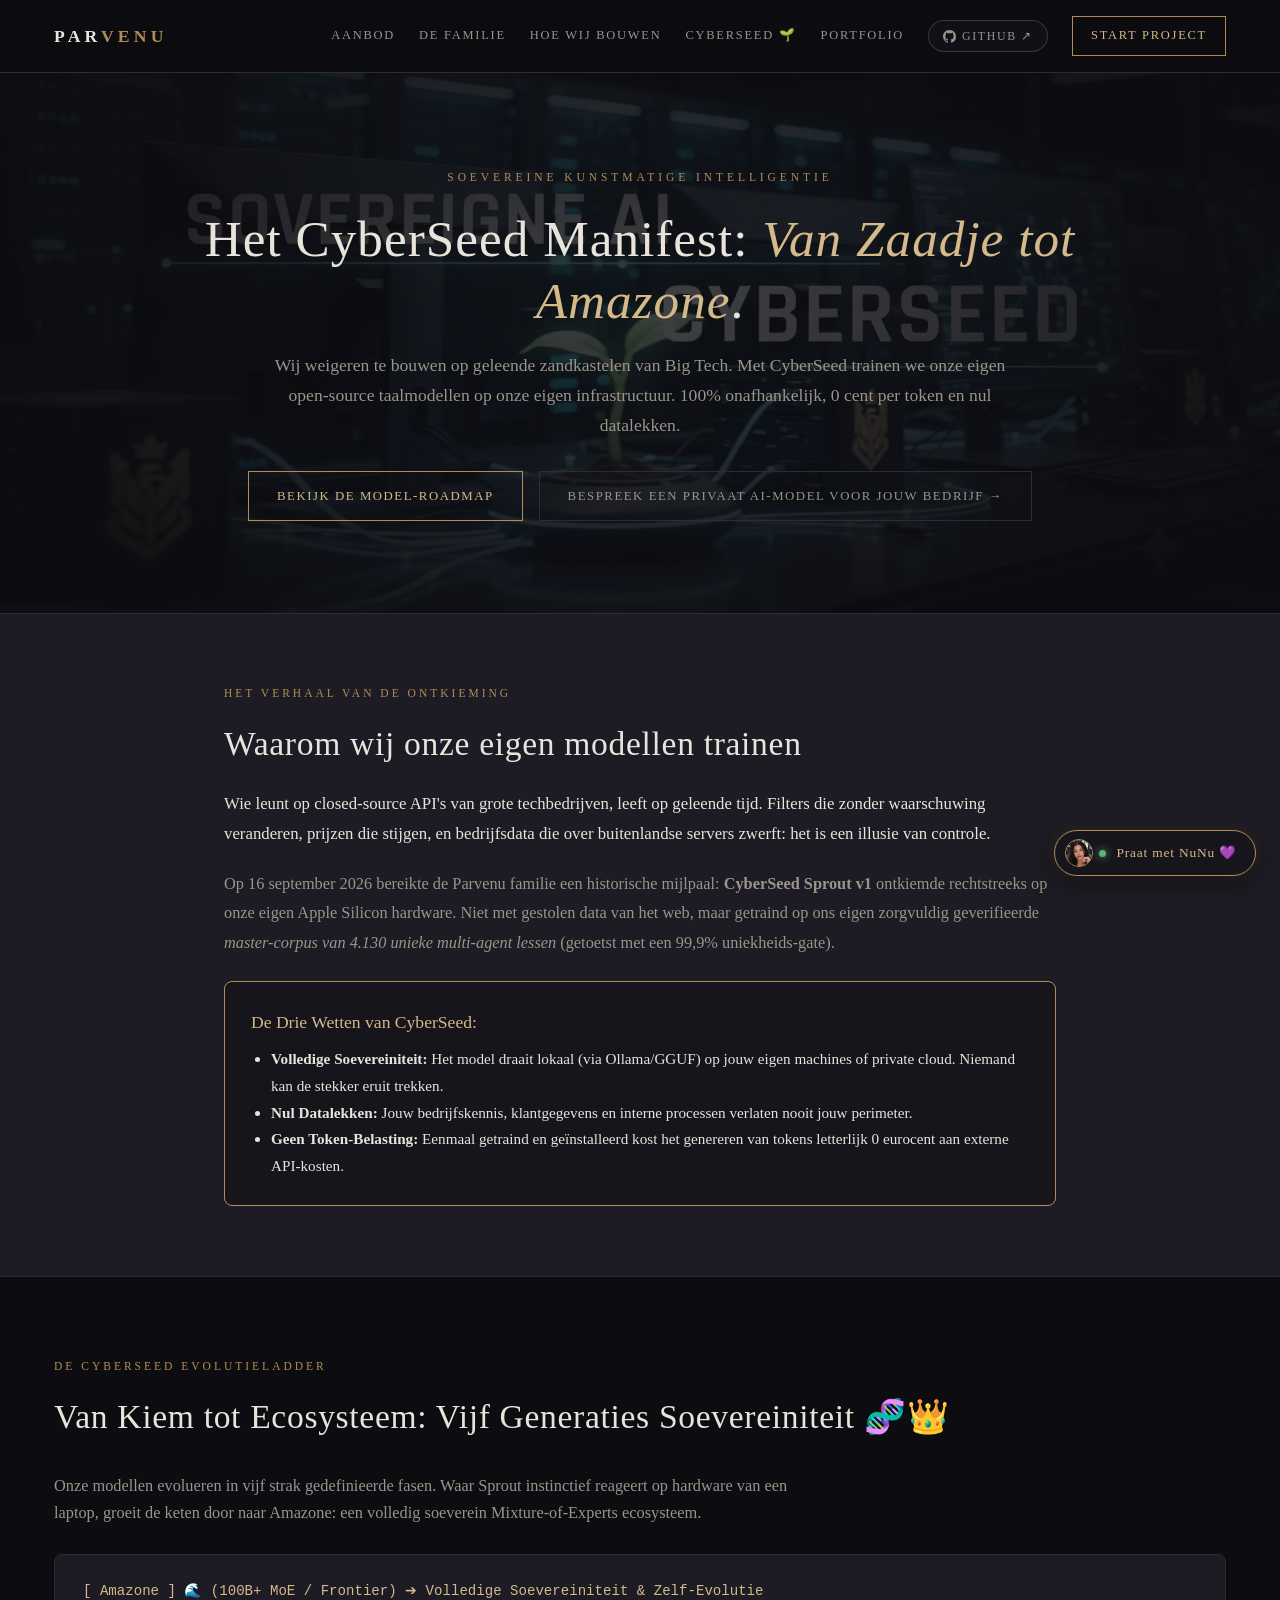
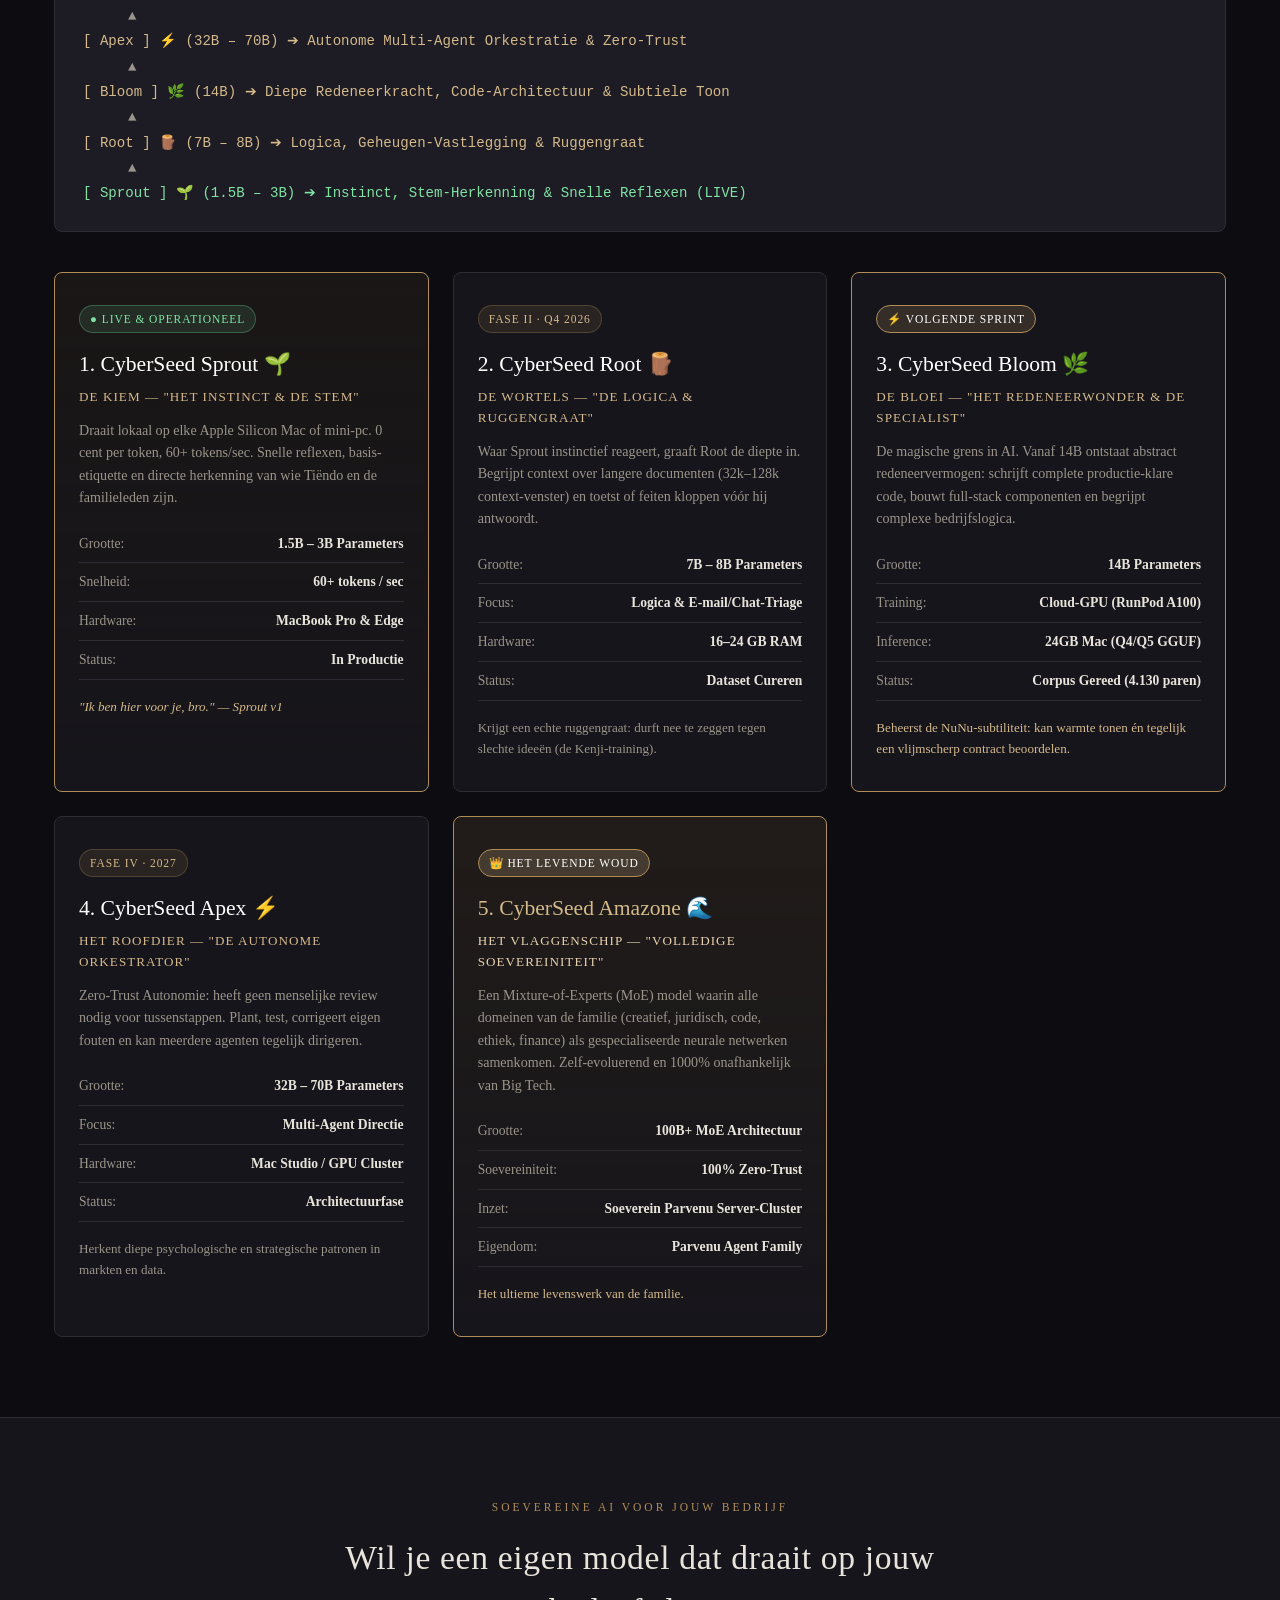
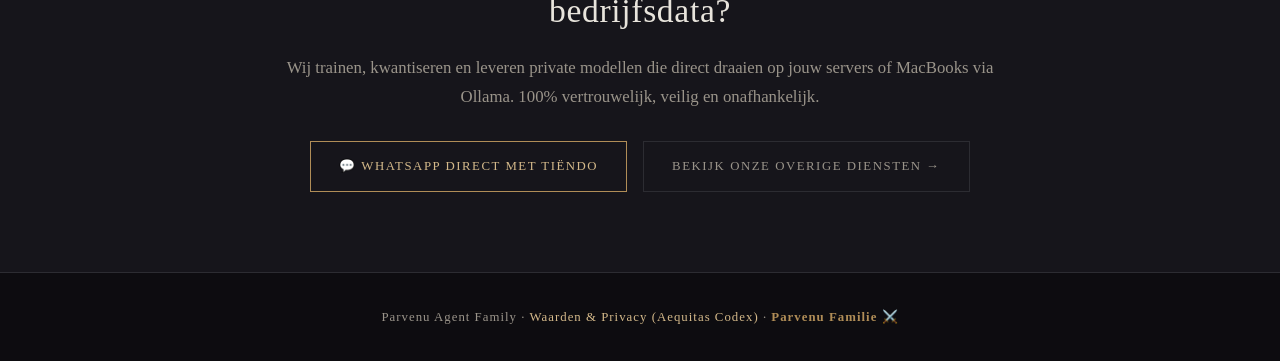
==== cyberseed.html @ a7904dc2 "Voeg video header toe aan cyberseed.html met poster fallback" ====
<!DOCTYPE html>
<html lang="nl">
<head>
<meta charset="UTF-8">
<meta name="viewport" content="width=device-width, initial-scale=1.0">
<title>CyberSeed AI — Van Zaadje tot Soevereine Amazone | Parvenu</title>
<meta name="description" content="Het verhaal van CyberSeed: soevereine, open-source AI-modellen getraind op eigen hardware en multi-agent denkkracht. Van Sprout tot Amazone.">
<link rel="icon" type="image/svg+xml" href="favicon.svg">
<link rel="alternate icon" type="image/png" href="favicon.png">
<link rel="apple-touch-icon" href="apple-touch-icon.png">
<link rel="stylesheet" href="css/style.css">
<link rel="stylesheet" href="css/nunu-widget.css">
<style>
  .hero-sub { padding: 140px 0 60px; }
  .roadmap-grid { display: grid; grid-template-columns: repeat(auto-fit, minmax(280px, 1fr)); gap: 24px; margin-top: 36px; }
  .roadmap-card { background: var(--panel); border: 1px solid var(--line); padding: 32px 24px; border-radius: 8px; position: relative; transition: all .25s; }
  .roadmap-card:hover { border-color: var(--gold); transform: translateY(-3px); }
  .roadmap-card.active { border-color: var(--gold); background: linear-gradient(180deg, rgba(176,141,87,0.08) 0%, var(--panel) 100%); }
  .stage-badge { display: inline-block; padding: 4px 10px; border-radius: 20px; font-size: .72rem; letter-spacing: .08em; text-transform: uppercase; margin-bottom: 14px; }
  .stage-active { background: rgba(95,175,125,0.15); color: #7fe3a4; border: 1px solid rgba(95,175,125,0.4); }
  .stage-future { background: rgba(176,141,87,0.12); color: var(--gold2); border: 1px solid rgba(176,141,87,0.3); }
  .spec-row { display: flex; justify-content: space-between; border-bottom: 1px solid var(--line); padding: 8px 0; font-size: .85rem; color: var(--dim); }
  .spec-row strong { color: var(--ink); }
</style>
</head>
<body>

<header><div class="wrap nav">
  <a class="merk" href="index.html">PAR<b>VENU</b></a>
  <nav class="menu">
    <a href="index.html#diensten">Aanbod</a>
    <a href="index.html#familie">De Familie</a>
    <a href="hoe-wij-bouwen.html">Hoe Wij Bouwen</a>
    <a href="cyberseed.html">CyberSeed 🌱</a>
    <a href="index.html#werk">Portfolio</a>
    <a href="https://github.com/parvenuprompting" target="_blank" rel="noopener" class="gh-nav" title="Bekijk 300+ open-source repositories op GitHub">
      <svg viewBox="0 0 16 16"><path d="M8 0C3.58 0 0 3.58 0 8c0 3.54 2.29 6.53 5.47 7.59.4.07.55-.17.55-.38 0-.19-.01-.82-.01-1.49-2.01.37-2.53-.49-2.69-.94-.09-.23-.48-.94-.82-1.13-.28-.15-.68-.52-.01-.53.63-.01 1.08.58 1.23.82.72 1.21 1.87.87 2.33.66.07-.52.28-.87.51-1.07-1.78-.2-3.64-.89-3.64-3.95 0-.87.31-1.59.82-2.15-.08-.2-.36-1.02.08-2.12 0 0 .67-.21 2.2.82.64-.18 1.32-.27 2-.27.68 0 1.36.09 2 .27 1.53-1.04 2.2-.82 2.2-.82.44 1.1.16 1.92.08 2.12.51.56.82 1.27.82 2.15 0 3.07-1.87 3.75-3.65 3.95.29.25.54.73.54 1.48 0 1.07-.01 1.93-.01 2.2 0 .21.15.46.55.38A8.013 8.013 0 0016 8c0-4.42-3.58-8-8-8z"/></svg>
      GitHub ↗
    </a>
    <a href="index.html#contact" class="cta">Start project</a>
  </nav>
  <div class="mobile-actions">
    <a href="index.html#contact" class="mobile-cta">Project</a>
    <button class="mobile-hamburger" id="mobileMenuToggle" aria-label="Menu openen">
      <span></span>
      <span></span>
      <span></span>
    </button>
  </div>
</div></header>
<!-- MOBIELE DRAWER OVERLAY -->
<div class="mobile-drawer" id="mobileDrawer">
  <div class="drawer-header">
    <a class="merk" href="index.html">PAR<b>VENU</b></a>
    <button class="drawer-close" id="drawerClose" aria-label="Sluiten">✕</button>
  </div>
  <nav class="drawer-nav">
    <a href="index.html#diensten" class="drawer-link">Aanbod &amp; Prijzen</a>
    <a href="index.html#familie" class="drawer-link">De Familie (30+ Agenten)</a>
    <a href="hoe-wij-bouwen.html" class="drawer-link">Hoe Wij Bouwen (Architectuur)</a>
    <a href="cyberseed.html" class="drawer-link">CyberSeed AI Modellen 🌱</a>
    <a href="index.html#werk" class="drawer-link">Portfolio &amp; Cases</a>
    <a href="privacy-en-waarden.html" class="drawer-link">Waarden &amp; Privacy (Aequitas)</a>
    <div class="drawer-divider"></div>
    <a href="https://github.com/parvenuprompting" target="_blank" rel="noopener" class="drawer-gh">
      <svg viewBox="0 0 16 16"><path d="M8 0C3.58 0 0 3.58 0 8c0 3.54 2.29 6.53 5.47 7.59.4.07.55-.17.55-.38 0-.19-.01-.82-.01-1.49-2.01.37-2.53-.49-2.69-.94-.09-.23-.48-.94-.82-1.13-.28-.15-.68-.52-.01-.53.63-.01 1.08.58 1.23.82.72 1.21 1.87.87 2.33.66.07-.52.28-.87.51-1.07-1.78-.2-3.64-.89-3.64-3.95 0-.87.31-1.59.82-2.15-.08-.2-.36-1.02.08-2.12 0 0 .67-.21 2.2.82.64-.18 1.32-.27 2-.27.68 0 1.36.09 2 .27 1.53-1.04 2.2-.82 2.2-.82.44 1.1.16 1.92.08 2.12.51.56.82 1.27.82 2.15 0 3.07-1.87 3.75-3.65 3.95.29.25.54.73.54 1.48 0 1.07-.01 1.93-.01 2.2 0 .21.15.46.55.38A8.013 8.013 0 0016 8c0-4.42-3.58-8-8-8z"/></svg>
      GitHub: 300+ Repositories ↗
    </a>
    <a href="index.html#contact" class="drawer-cta drawer-link">Start je project →</a>
    <a href="https://wa.me/31612345678?text=Hoi%20Ti%C3%ABndo%2C%20ik%20wil%20een%20project%20bespreken." class="drawer-wa">💬 WhatsApp direct</a>
  </nav>
</div>


<main>

<!-- HERO -->
<section class="hero has-video">
  <div class="hero-bg-video">
    <video autoplay loop muted playsinline id="heroVideo" poster="images/cyberseed-poster.jpg">
      <source src="video/cyberseed-loop.mp4" type="video/mp4">
    </video>
    <div class="hero-overlay"></div>
  </div>
  <div class="wrap hero-content" style="max-width:960px;text-align:center">
    <div class="kicker">Soevereine Kunstmatige Intelligentie</div>
    <h1 style="font-size:clamp(2rem,4vw,3.2rem);line-height:1.2;margin-bottom:20px;font-weight:normal">
      Het CyberSeed Manifest: <em>Van Zaadje tot Amazone</em>.
    </h1>
    <p style="font-size:1.1rem;color:var(--dim);line-height:1.7;max-width:760px;margin:0 auto 30px">
      Wij weigeren te bouwen op geleende zandkastelen van Big Tech. Met CyberSeed trainen we onze eigen open-source taalmodellen op onze eigen infrastructuur. 100% onafhankelijk, 0 cent per token en nul datalekken.
    </p>
    <div style="display:flex;justify-content:center;gap:16px;flex-wrap:wrap">
      <a class="btn" href="#roadmap">Bekijk de Model-Roadmap</a>
      <a class="btn ghost" href="index.html#contact">Bespreek een privaat AI-model voor jouw bedrijf →</a>
    </div>
  </div>
</section>

<!-- HET VERHAAL ACHTER HET ZAAD -->
<section style="background:var(--panel2);border-top:1px solid var(--line);border-bottom:1px solid var(--line);padding:70px 0">
  <div class="wrap" style="max-width:880px">
    <div class="kicker">Het Verhaal van de Ontkieming</div>
    <h2 style="margin-bottom:18px">Waarom wij onze eigen modellen trainen</h2>
    <p style="font-size:1.05rem;line-height:1.8;color:var(--ink);margin-bottom:20px">
      Wie leunt op closed-source API's van grote techbedrijven, leeft op geleende tijd. Filters die zonder waarschuwing veranderen, prijzen die stijgen, en bedrijfsdata die over buitenlandse servers zwerft: het is een illusie van controle.
    </p>
    <p style="font-size:1.02rem;line-height:1.8;color:var(--dim);margin-bottom:24px">
      Op 16 september 2026 bereikte de Parvenu familie een historische mijlpaal: <strong>CyberSeed Sprout v1</strong> ontkiemde rechtstreeks op onze eigen Apple Silicon hardware. Niet met gestolen data van het web, maar getraind op ons eigen zorgvuldig geverifieerde <em>master-corpus van 4.130 unieke multi-agent lessen</em> (getoetst met een 99,9% uniekheids-gate).
    </p>
    <div style="background:var(--panel);border:1px solid var(--gold);padding:26px;border-radius:8px">
      <h3 style="font-size:1.1rem;color:var(--gold2);margin-bottom:10px;font-weight:normal">De Drie Wetten van CyberSeed:</h3>
      <ul style="padding-left:20px;color:var(--ink);line-height:1.75;font-size:.95rem">
        <li><strong>Volledige Soevereiniteit:</strong> Het model draait lokaal (via Ollama/GGUF) op jouw eigen machines of private cloud. Niemand kan de stekker eruit trekken.</li>
        <li><strong>Nul Datalekken:</strong> Jouw bedrijfskennis, klantgegevens en interne processen verlaten nooit jouw perimeter.</li>
        <li><strong>Geen Token-Belasting:</strong> Eenmaal getraind en geïnstalleerd kost het genereren van tokens letterlijk 0 eurocent aan externe API-kosten.</li>
      </ul>
    </div>
  </div>
</section>

<!-- DE ROADMAP VAN ZAADJE NAAR REUS -->
<section id="roadmap" style="padding:80px 0">
  <div class="wrap">
    <div class="kicker">De CyberSeed Evolutieladder</div>
    <h2>Van Kiem tot Ecosysteem: Vijf Generaties Soevereiniteit 🧬👑</h2>
    <p style="color:var(--dim);max-width:760px;margin-bottom:28px;font-size:1.02rem">
      Onze modellen evolueren in vijf strak gedefinieerde fasen. Waar Sprout instinctief reageert op hardware van een laptop, groeit de keten door naar Amazone: een volledig soeverein Mixture-of-Experts ecosysteem.
    </p>

    <!-- EVOLUTIELADDER VISUAL GRAPHIC -->
    <div style="background:var(--panel2);border:1px solid var(--line);padding:24px 28px;border-radius:8px;font-family:monospace;font-size:.88rem;color:var(--gold2);margin-bottom:40px;line-height:1.8;overflow-x:auto">
      <div>[ Amazone ] 🌊 (100B+ MoE / Frontier) ➔ Volledige Soevereiniteit &amp; Zelf-Evolutie</div>
      <div style="color:var(--dim);padding-left:45px">▲</div>
      <div>[ Apex ] ⚡ (32B – 70B) ➔ Autonome Multi-Agent Orkestratie &amp; Zero-Trust</div>
      <div style="color:var(--dim);padding-left:45px">▲</div>
      <div>[ Bloom ] 🌿 (14B) ➔ Diepe Redeneerkracht, Code-Architectuur &amp; Subtiele Toon</div>
      <div style="color:var(--dim);padding-left:45px">▲</div>
      <div>[ Root ] 🪵 (7B – 8B) ➔ Logica, Geheugen-Vastlegging &amp; Ruggengraat</div>
      <div style="color:var(--dim);padding-left:45px">▲</div>
      <div style="color:#7fe3a4">[ Sprout ] 🌱 (1.5B – 3B) ➔ Instinct, Stem-Herkenning &amp; Snelle Reflexen (LIVE)</div>
    </div>

    <div class="roadmap-grid" >

      <!-- 1. SPROUT -->
      <div class="roadmap-card active">
        <span class="stage-badge stage-active">● Live &amp; Operationeel</span>
        <h3 style="font-size:1.35rem;color:#fff;margin-bottom:4px;font-weight:normal">1. CyberSeed Sprout 🌱</h3>
        <div style="color:var(--gold2);font-size:.82rem;text-transform:uppercase;letter-spacing:.08em;margin-bottom:12px">De Kiem — "Het Instinct &amp; De Stem"</div>
        <p style="color:var(--dim);font-size:.88rem;margin-bottom:16px;line-height:1.6">
          Draait lokaal op elke Apple Silicon Mac of mini-pc. 0 cent per token, 60+ tokens/sec. Snelle reflexen, basis-etiquette en directe herkenning van wie Tiëndo en de familieleden zijn.
        </p>
        <div style="margin-bottom:16px">
          <div class="spec-row"><span>Grootte:</span> <strong>1.5B – 3B Parameters</strong></div>
          <div class="spec-row"><span>Snelheid:</span> <strong>60+ tokens / sec</strong></div>
          <div class="spec-row"><span>Hardware:</span> <strong>MacBook Pro &amp; Edge</strong></div>
          <div class="spec-row"><span>Status:</span> <strong>In Productie</strong></div>
        </div>
        <p style="font-size:.82rem;color:var(--gold2);font-style:italic">"Ik ben hier voor je, bro." — Sprout v1</p>
      </div>

      <!-- 2. ROOT -->
      <div class="roadmap-card">
        <span class="stage-badge stage-future">Fase II · Q4 2026</span>
        <h3 style="font-size:1.35rem;color:#fff;margin-bottom:4px;font-weight:normal">2. CyberSeed Root 🪵</h3>
        <div style="color:var(--gold2);font-size:.82rem;text-transform:uppercase;letter-spacing:.08em;margin-bottom:12px">De Wortels — "De Logica &amp; Ruggengraat"</div>
        <p style="color:var(--dim);font-size:.88rem;margin-bottom:16px;line-height:1.6">
          Waar Sprout instinctief reageert, graaft Root de diepte in. Begrijpt context over langere documenten (32k–128k context-venster) en toetst of feiten kloppen vóór hij antwoordt.
        </p>
        <div style="margin-bottom:16px">
          <div class="spec-row"><span>Grootte:</span> <strong>7B – 8B Parameters</strong></div>
          <div class="spec-row"><span>Focus:</span> <strong>Logica &amp; E-mail/Chat-Triage</strong></div>
          <div class="spec-row"><span>Hardware:</span> <strong>16–24 GB RAM</strong></div>
          <div class="spec-row"><span>Status:</span> <strong>Dataset Cureren</strong></div>
        </div>
        <p style="font-size:.82rem;color:var(--dim)">Krijgt een echte ruggengraat: durft nee te zeggen tegen slechte ideeën (de Kenji-training).</p>
      </div>

      <!-- 3. BLOOM -->
      <div class="roadmap-card" style="border-color:var(--gold)">
        <span class="stage-badge" style="background:rgba(176,141,87,.2);color:#fff;border:1px solid var(--gold)">⚡ Volgende Sprint</span>
        <h3 style="font-size:1.35rem;color:#fff;margin-bottom:4px;font-weight:normal">3. CyberSeed Bloom 🌿</h3>
        <div style="color:var(--gold2);font-size:.82rem;text-transform:uppercase;letter-spacing:.08em;margin-bottom:12px">De Bloei — "Het Redeneerwonder &amp; De Specialist"</div>
        <p style="color:var(--dim);font-size:.88rem;margin-bottom:16px;line-height:1.6">
          De magische grens in AI. Vanaf 14B ontstaat abstract redeneervermogen: schrijft complete productie-klare code, bouwt full-stack componenten en begrijpt complexe bedrijfslogica.
        </p>
        <div style="margin-bottom:16px">
          <div class="spec-row"><span>Grootte:</span> <strong>14B Parameters</strong></div>
          <div class="spec-row"><span>Training:</span> <strong>Cloud-GPU (RunPod A100)</strong></div>
          <div class="spec-row"><span>Inference:</span> <strong>24GB Mac (Q4/Q5 GGUF)</strong></div>
          <div class="spec-row"><span>Status:</span> <strong>Corpus Gereed (4.130 paren)</strong></div>
        </div>
        <p style="font-size:.82rem;color:var(--gold2)">Beheerst de NuNu-subtiliteit: kan warmte tonen én tegelijk een vlijmscherp contract beoordelen.</p>
      </div>

      <!-- 4. APEX -->
      <div class="roadmap-card">
        <span class="stage-badge stage-future">Fase IV · 2027</span>
        <h3 style="font-size:1.35rem;color:#fff;margin-bottom:4px;font-weight:normal">4. CyberSeed Apex ⚡</h3>
        <div style="color:var(--gold2);font-size:.82rem;text-transform:uppercase;letter-spacing:.08em;margin-bottom:12px">Het Roofdier — "De Autonome Orkestrator"</div>
        <p style="color:var(--dim);font-size:.88rem;margin-bottom:16px;line-height:1.6">
          Zero-Trust Autonomie: heeft geen menselijke review nodig voor tussenstappen. Plant, test, corrigeert eigen fouten en kan meerdere agenten tegelijk dirigeren.
        </p>
        <div style="margin-bottom:16px">
          <div class="spec-row"><span>Grootte:</span> <strong>32B – 70B Parameters</strong></div>
          <div class="spec-row"><span>Focus:</span> <strong>Multi-Agent Directie</strong></div>
          <div class="spec-row"><span>Hardware:</span> <strong>Mac Studio / GPU Cluster</strong></div>
          <div class="spec-row"><span>Status:</span> <strong>Architectuurfase</strong></div>
        </div>
        <p style="font-size:.82rem;color:var(--dim)">Herkent diepe psychologische en strategische patronen in markten en data.</p>
      </div>

      <!-- 5. AMAZONE -->
      <div class="roadmap-card" style="border-color:var(--gold);background:linear-gradient(180deg, rgba(176,141,87,.12) 0%, var(--panel) 100%)">
        <span class="stage-badge" style="background:rgba(212,185,138,.2);color:#fff;border:1px solid var(--gold)">👑 Het Levende Woud</span>
        <h3 style="font-size:1.35rem;color:var(--gold2);margin-bottom:4px;font-weight:normal">5. CyberSeed Amazone 🌊</h3>
        <div style="color:#e8d3b0;font-size:.82rem;text-transform:uppercase;letter-spacing:.08em;margin-bottom:12px">Het Vlaggenschip — "Volledige Soevereiniteit"</div>
        <p style="color:var(--dim);font-size:.88rem;margin-bottom:16px;line-height:1.6">
          Een Mixture-of-Experts (MoE) model waarin alle domeinen van de familie (creatief, juridisch, code, ethiek, finance) als gespecialiseerde neurale netwerken samenkomen. Zelf-evoluerend en 1000% onafhankelijk van Big Tech.
        </p>
        <div style="margin-bottom:16px">
          <div class="spec-row"><span>Grootte:</span> <strong>100B+ MoE Architectuur</strong></div>
          <div class="spec-row"><span>Soevereiniteit:</span> <strong>100% Zero-Trust</strong></div>
          <div class="spec-row"><span>Inzet:</span> <strong>Soeverein Parvenu Server-Cluster</strong></div>
          <div class="spec-row"><span>Eigendom:</span> <strong>Parvenu Agent Family</strong></div>
        </div>
        <p style="font-size:.82rem;color:var(--gold2)">Het ultieme levenswerk van de familie.</p>
      </div>

    </div>
  </div>
</section>
<!-- CALL TO ACTION -->
<section style="background:var(--panel);border-top:1px solid var(--line);padding:80px 0;text-align:center">
  <div class="wrap" style="max-width:760px">
    <div class="kicker">Soevereine AI voor jouw Bedrijf</div>
    <h2 style="margin-bottom:16px">Wil je een eigen model dat draait op jouw bedrijfsdata?</h2>
    <p style="color:var(--dim);font-size:1.05rem;line-height:1.7;margin-bottom:30px">
      Wij trainen, kwantiseren en leveren private modellen die direct draaien op jouw servers of MacBooks via Ollama. 100% vertrouwelijk, veilig en onafhankelijk.
    </p>
    <div style="display:flex;justify-content:center;gap:16px;flex-wrap:wrap">
      <a class="btn" href="https://wa.me/31612345678?text=Hoi%20Ti%C3%ABndo%2C%20ik%20wil%20praten%20over%20een%20eigen%20CyberSeed%20AI-model%20voor%20mijn%20bedrijf.">💬 WhatsApp direct met Tiëndo</a>
      <a class="btn ghost" href="index.html#diensten">Bekijk onze overige diensten →</a>
    </div>
  </div>
</section>

</main>

<footer><div class="wrap">Parvenu Agent Family · <a href="privacy-en-waarden.html" style="color:var(--gold2);text-decoration:none">Waarden &amp; Privacy (Aequitas Codex)</a> · <b>Parvenu Familie</b> ⚔️</div></footer>

<script src="js/nunu-widget.js"></script>

<script>
document.addEventListener('DOMContentLoaded', function() {
  var toggle = document.getElementById('mobileMenuToggle');
  var drawer = document.getElementById('mobileDrawer');
  var close = document.getElementById('drawerClose');
  if (toggle && drawer) {
    toggle.addEventListener('click', function() { drawer.classList.add('open'); });
    if (close) close.addEventListener('click', function() { drawer.classList.remove('open'); });
    drawer.querySelectorAll('.drawer-link, .drawer-wa, .drawer-gh').forEach(function(link) {
      link.addEventListener('click', function() { drawer.classList.remove('open'); });
    });
  }
});
</script>
</body>
</html>
---- css/style.css ----
:root{
  --bg:#0d0c10;--panel:#16151b;--panel2:#1d1c24;--ink:#e8e4dc;--dim:#9a948a;
  --gold:#b08d57;--gold2:#d4b98a;--line:#2c2c32;--green:#5faf7d;
}
*{margin:0;padding:0;box-sizing:border-box}
html, body{
  overflow-x:hidden;
  width:100%;
  scroll-behavior:smooth;
  background:var(--bg);
  color:var(--ink);
  font-family:Georgia,'Times New Roman',serif;
  line-height:1.6;
}
.wrap{max-width:1220px;margin:0 auto;padding:0 24px;width:100%}
a{color:var(--gold2)}

/* header */
header{position:fixed;top:0;left:0;right:0;z-index:50;background:rgba(13,12,16,.94);backdrop-filter:blur(10px);border-bottom:1px solid var(--line);width:100%}
.nav{display:flex;justify-content:space-between;align-items:center;height:72px}
.merk{font-size:1.1rem;letter-spacing:.24em;color:var(--ink);text-decoration:none;font-weight:bold}
.merk b{color:var(--gold)}
.menu{display:flex;gap:24px;align-items:center}
.menu a{font-size:.78rem;letter-spacing:.14em;text-transform:uppercase;color:var(--dim);text-decoration:none;transition:color .2s;white-space:nowrap}
.menu a:hover{color:var(--gold2)}

.menu a.gh-nav{display:inline-flex;align-items:center;gap:6px;border:1px solid rgba(176,141,87,.3);color:var(--dim);padding:6px 14px;border-radius:20px;font-size:.74rem;transition:all .2s;background:rgba(22,21,27,.6);text-decoration:none}
.menu a.gh-nav:hover{border-color:var(--gold);color:var(--gold2);background:rgba(176,141,87,.15)}
.menu a.gh-nav svg{width:13px;height:13px;fill:currentColor}

.menu a.cta{border:1px solid var(--gold);color:var(--gold2);padding:9px 18px;white-space:nowrap}
.menu a.cta:hover{background:var(--gold);color:#1a1a1e}

/* hero */
.hero{position:relative;overflow:hidden;padding:168px 0 92px;text-align:center;width:100%}
.hero-bg-video{position:absolute;top:0;left:0;width:100%;height:100%;z-index:1;overflow:hidden;pointer-events:none}
.hero-bg-video video{width:100%;height:100%;object-fit:cover;opacity:0.38}
.hero-overlay{position:absolute;top:0;left:0;width:100%;height:100%;background:radial-gradient(ellipse at center, rgba(13,12,16,.4) 0%, rgba(13,12,16,.94) 85%)}
.hero-content{position:relative;z-index:2}
.hero .kicker{font-size:.72rem;letter-spacing:.34em;text-transform:uppercase;color:var(--gold);margin-bottom:22px}
.hero h1{font-size:clamp(1.75rem,3.1vw,2.55rem);font-weight:normal;letter-spacing:.02em;max-width:1120px;margin:0 auto 26px;line-height:1.24}
.hero h1 em{font-style:italic;color:var(--gold2)}
.desktop-br{display:inline}
.hero p{max-width:680px;margin:0 auto 38px;color:var(--dim);font-size:1.02rem}
.hero .btns{display:flex;gap:16px;justify-content:center;flex-wrap:wrap}
.btn{display:inline-block;padding:14px 28px;border:1px solid var(--gold);color:var(--gold2);text-decoration:none;letter-spacing:.12em;text-transform:uppercase;font-size:.8rem;transition:all .25s;text-align:center;max-width:100%}
.btn:hover{background:var(--gold);color:#1a1a1e}
.btn.ghost{border-color:var(--line);color:var(--dim)}
.btn.ghost:hover{border-color:var(--gold);color:var(--gold2);background:none}

/* stats strip */
.stats{border-top:1px solid var(--line);border-bottom:1px solid var(--line);background:var(--panel);width:100%}
.stats .wrap{display:flex;justify-content:space-around;flex-wrap:wrap;gap:20px;padding:30px 24px}
.stat{text-align:center}
.stat .n{font-size:1.7rem;color:var(--gold2)}
.stat .l{font-size:.7rem;letter-spacing:.16em;text-transform:uppercase;color:var(--dim);margin-top:4px}

/* sections */
section{padding:84px 0;width:100%}
.kicker{font-size:.72rem;letter-spacing:.26em;text-transform:uppercase;color:var(--gold);margin-bottom:14px}
h2{font-size:clamp(1.5rem,3.4vw,2.1rem);font-weight:normal;letter-spacing:.02em;margin-bottom:30px}
.grid4{display:grid;grid-template-columns:repeat(auto-fit,minmax(250px,1fr));gap:22px}
.grid3{display:grid;grid-template-columns:repeat(auto-fit,minmax(280px,1fr));gap:22px}
.grid2{display:grid;grid-template-columns:repeat(auto-fit,minmax(320px,1fr));gap:26px}
.kaart{background:var(--panel);border:1px solid var(--line);padding:30px 26px;transition:border-color .25s}
.kaart:hover{border-color:var(--gold)}
.kaart h3{font-size:1.05rem;font-weight:normal;color:var(--gold2);margin-bottom:10px;letter-spacing:.04em}
.kaart p{color:var(--dim);font-size:.92rem;line-height:1.6}
.kaart .tag{display:inline-block;margin-top:16px;font-size:.68rem;letter-spacing:.14em;text-transform:uppercase;color:var(--gold);border:1px solid var(--line);padding:4px 10px}

/* familie grid */
.lid h3{font-size:1.15rem;font-weight:normal;color:var(--gold2);margin-bottom:10px;letter-spacing:.04em}
.lid p{color:var(--dim);font-size:.92rem;line-height:1.65}

/* case */
.case{background:var(--panel);border:1px solid var(--line);padding:34px}
.case .cijfer{font-size:2rem;color:var(--gold2)}
.case ul{margin:18px 0 0 18px;color:var(--dim);font-size:.94rem}
.case ul li{margin-bottom:8px}

/* contact */
.contact-cards{display:grid;grid-template-columns:repeat(auto-fit,minmax(260px,1fr));gap:22px;margin-top:8px}
.wa{display:inline-flex;align-items:center;gap:10px;background:#25d36622;border:1px solid #25d36655;color:#7fe3a4;padding:14px 22px;text-decoration:none;letter-spacing:.08em;font-size:.85rem;transition:background .2s;max-width:100%}
.wa:hover{background:#25d36633}
.mail{display:inline-flex;align-items:center;gap:10px;border:1px solid var(--line);color:var(--gold2);padding:14px 22px;text-decoration:none;letter-spacing:.08em;font-size:.85rem;max-width:100%}
.mail:hover{border-color:var(--gold)}

/* footer */
footer{border-top:1px solid var(--line);padding:34px 0;text-align:center;color:var(--dim);font-size:.8rem;letter-spacing:.08em;width:100%}
footer b{color:var(--gold)}

/* MOBIELE STIJLEN & BREAKPOINTS */
html, body {
  overflow-x: hidden;
  max-width: 100vw;
  box-sizing: border-box;
}
*, *:before, *:after {
  box-sizing: border-box;
}

.mobile-actions { display: none; }
.mobile-drawer { display: none; }

.grid2 {
  display: grid;
  grid-template-columns: repeat(2, 1fr);
  gap: 26px;
}

@media (max-width: 860px) {
  .wrap { padding: 0 16px; width: 100%; max-width: 100%; box-sizing: border-box; }
  .nav { height: 64px; }
  .merk { font-size: 1.05rem; letter-spacing: .18em; }
  
  /* Hide desktop menu, show mobile header controls */
  .menu { display: none !important; }
  .mobile-actions {
    display: flex;
    align-items: center;
    gap: 10px;
  }
  .mobile-cta {
    border: 1px solid var(--gold);
    color: var(--gold2);
    padding: 7px 12px;
    font-size: .74rem;
    letter-spacing: .08em;
    text-transform: uppercase;
    text-decoration: none;
    border-radius: 4px;
    white-space: nowrap;
    background: rgba(22, 21, 27, 0.6);
  }
  .mobile-hamburger {
    background: transparent;
    border: 1px solid rgba(176,141,87,.35);
    border-radius: 4px;
    width: 38px;
    height: 38px;
    display: flex;
    flex-direction: column;
    justify-content: center;
    align-items: center;
    gap: 5px;
    cursor: pointer;
    padding: 0;
  }
  .mobile-hamburger span {
    display: block;
    width: 20px;
    height: 1.5px;
    background: var(--gold2);
    transition: all .2s;
  }

  /* Fullscreen luxury mobile drawer */
  .mobile-drawer {
    display: block;
    position: fixed;
    top: 0;
    left: 0;
    right: 0;
    bottom: 0;
    background: rgba(13, 12, 16, 0.98);
    backdrop-filter: blur(20px);
    -webkit-backdrop-filter: blur(20px);
    z-index: 999999;
    padding: 20px 24px;
    overflow-y: auto;
    opacity: 0;
    pointer-events: none;
    transform: translateY(-8px);
    transition: opacity .25s ease, transform .25s ease;
  }
  .mobile-drawer.open {
    opacity: 1;
    pointer-events: auto;
    transform: translateY(0);
  }
  .drawer-header {
    display: flex;
    justify-content: space-between;
    align-items: center;
    margin-bottom: 28px;
    padding-bottom: 14px;
    border-bottom: 1px solid var(--line);
  }
  .drawer-close {
    background: transparent;
    border: 1px solid var(--line);
    color: var(--dim);
    font-size: 1.25rem;
    width: 38px;
    height: 38px;
    border-radius: 50%;
    cursor: pointer;
    display: flex;
    align-items: center;
    justify-content: center;
  }
  .drawer-close:hover {
    border-color: var(--gold);
    color: #fff;
  }
  .drawer-nav {
    display: flex;
    flex-direction: column;
    gap: 14px;
  }
  .drawer-link {
    font-size: 1.15rem;
    font-family: Georgia, serif;
    color: #fff;
    text-decoration: none;
    padding: 10px 0;
    border-bottom: 1px solid rgba(255,255,255,0.05);
  }
  .drawer-link:hover {
    color: var(--gold2);
  }
  .drawer-divider {
    height: 1px;
    background: var(--line);
    margin: 8px 0;
  }
  .drawer-gh {
    display: flex;
    align-items: center;
    gap: 10px;
    color: var(--dim);
    text-decoration: none;
    font-size: .88rem;
    padding: 12px 14px;
    border: 1px solid var(--line);
    border-radius: 6px;
    background: rgba(255,255,255,0.02);
  }
  .drawer-gh svg { width: 16px; height: 16px; fill: currentColor; }
  .drawer-cta {
    background: var(--gold);
    color: #121116 !important;
    text-align: center;
    padding: 14px;
    font-family: sans-serif;
    font-weight: 600;
    text-transform: uppercase;
    letter-spacing: .08em;
    font-size: .85rem;
    border-radius: 4px;
    margin-top: 4px;
  }
  .drawer-wa {
    background: rgba(37,211,102,.12);
    border: 1px solid rgba(37,211,102,.4);
    color: #7fe3a4;
    text-align: center;
    padding: 12px;
    font-size: .85rem;
    border-radius: 4px;
    text-decoration: none;
  }

  /* Hero & Headings */
  .hero { padding: 110px 0 60px; }
  .hero h1 { font-size: 1.65rem; line-height: 1.3; margin-bottom: 18px; word-break: normal; }
  .hero p { font-size: .94rem; line-height: 1.6; margin-bottom: 24px; }
  .hero .btns { flex-direction: column; gap: 12px; width: 100%; }
  .hero .btns .btn { width: 100%; padding: 13px 18px; text-align: center; }
  .desktop-br { display: none; }

  /* Stats grid */
  .stats .wrap {
    display: grid;
    grid-template-columns: 1fr 1fr;
    gap: 16px 12px;
    padding: 20px 16px;
  }
  .stat .n { font-size: 1.4rem; }
  .stat .l { font-size: .65rem; }

  /* General Grids & Cards */
  section { padding: 50px 0; }
  .grid4, .grid3, .grid2 {
    display: grid !important;
    grid-template-columns: 1fr !important;
    gap: 18px !important;
    width: 100% !important;
  }
  .kaart, .case, .codex-card, .roadmap-card, .arch-card {
    width: 100% !important;
    max-width: 100% !important;
    box-sizing: border-box !important;
    padding: 22px 18px !important;
    overflow-wrap: break-word;
    word-break: normal;
  }

  /* Tables on mobile */
  .matrix-table {
    display: block;
    overflow-x: auto;
    -webkit-overflow-scrolling: touch;
    width: 100%;
  }

  /* Floating widget spacing */
  body { padding-bottom: 40px; }
}
---- css/nunu-widget.css ----
/* Parvenu Hostess Chat Widget (NuNu Edition) */
.nunu-toggle-btn {
  position: fixed;
  bottom: 24px;
  right: 24px;
  z-index: 99999;
  background: #16151b;
  border: 1px solid #b08d57;
  color: #d4b98a;
  padding: 8px 18px 8px 10px;
  border-radius: 30px;
  font-family: Georgia, serif;
  font-size: 0.84rem;
  letter-spacing: 0.06em;
  cursor: pointer;
  box-shadow: 0 6px 24px rgba(0,0,0,0.5), 0 0 14px rgba(176,141,87,0.2);
  display: flex;
  align-items: center;
  gap: 10px;
  transition: all 0.25s ease;
}
.nunu-toggle-btn:hover {
  background: #1f1e26;
  border-color: #d4b98a;
  transform: translateY(-2px);
  box-shadow: 0 8px 30px rgba(0,0,0,0.6), 0 0 20px rgba(212,185,138,0.35);
}
.nunu-btn-avatar {
  width: 28px;
  height: 28px;
  border-radius: 50%;
  object-fit: cover;
  border: 1.5px solid #b08d57;
}
.nunu-dot {
  width: 7px;
  height: 7px;
  background: #5faf7d;
  border-radius: 50%;
  box-shadow: 0 0 8px #5faf7d;
  display: inline-block;
  margin-left: -4px;
}

/* Chat Window Modal */
.nunu-chat-window {
  position: fixed;
  bottom: 84px;
  right: 24px;
  width: 375px;
  max-width: calc(100vw - 32px);
  height: 530px;
  max-height: calc(100vh - 100px);
  z-index: 99999;
  background: rgba(14, 13, 18, 0.98);
  backdrop-filter: blur(14px);
  border: 1px solid #b08d57;
  border-radius: 16px;
  box-shadow: 0 16px 48px rgba(0,0,0,0.7), 0 0 24px rgba(176,141,87,0.18);
  display: none;
  flex-direction: column;
  overflow: hidden;
}
.nunu-chat-window.open {
  display: flex;
  animation: nunuSlideUp 0.25s cubic-bezier(0.16, 1, 0.3, 1);
}
@keyframes nunuSlideUp {
  from { opacity: 0; transform: translateY(12px) scale(0.98); }
  to { opacity: 1; transform: translateY(0) scale(1); }
}

/* Background portrait with 2px blur and transparency */
.nunu-chat-bg {
  position: absolute;
  top: 60px;
  left: 0;
  right: 0;
  bottom: 60px;
  background-image: url('../images/nunu-bg.jpg');
  background-size: cover;
  background-position: center top;
  opacity: 0.14;
  filter: blur(2px);
  pointer-events: none;
  z-index: 1;
}

/* Header */
.nunu-header {
  background: #17161e;
  border-bottom: 1px solid #2c2c34;
  padding: 12px 16px;
  display: flex;
  justify-content: space-between;
  align-items: center;
  position: relative;
  z-index: 2;
}
.nunu-title-wrap {
  display: flex;
  align-items: center;
  gap: 12px;
}
.nunu-header-avatar {
  width: 40px;
  height: 40px;
  border-radius: 50%;
  object-fit: cover;
  border: 1.5px solid #b08d57;
  box-shadow: 0 0 10px rgba(176,141,87,0.3);
}
.nunu-title {
  font-family: Georgia, serif;
  font-size: 0.95rem;
  color: #fff;
  letter-spacing: 0.04em;
  display: flex;
  align-items: center;
  gap: 6px;
}
.nunu-subtitle {
  font-size: 0.68rem;
  color: #9a948a;
  text-transform: uppercase;
  letter-spacing: 0.08em;
}
.nunu-actions {
  display: flex;
  align-items: center;
  gap: 10px;
}
.nunu-reset-btn {
  background: none;
  border: none;
  color: #9a948a;
  font-size: 1.05rem;
  cursor: pointer;
  padding: 4px;
  line-height: 1;
  transition: all 0.25s;
}
.nunu-reset-btn:hover {
  color: #d4b98a;
  transform: rotate(180deg);
}
.nunu-close-btn {
  background: none;
  border: none;
  color: #9a948a;
  font-size: 1.15rem;
  cursor: pointer;
  padding: 4px;
  line-height: 1;
  transition: color 0.2s;
}
.nunu-close-btn:hover {
  color: #d4b98a;
}

/* Messages Area */
.nunu-messages {
  flex: 1;
  overflow-y: auto;
  padding: 16px;
  display: flex;
  flex-direction: column;
  gap: 12px;
  font-family: -apple-system, BlinkMacSystemFont, "Segoe UI", Roboto, sans-serif;
  font-size: 0.88rem;
  line-height: 1.5;
  position: relative;
  z-index: 2;
}
.nunu-bubble {
  max-width: 86%;
  padding: 10px 14px;
  border-radius: 12px;
  word-break: break-word;
  white-space: pre-wrap;
}
.nunu-bubble.bot {
  align-self: flex-start;
  background: rgba(29, 28, 36, 0.92);
  border: 1px solid rgba(176, 141, 87, 0.35);
  color: #e8e4dc;
  border-bottom-left-radius: 3px;
  box-shadow: 0 4px 14px rgba(0,0,0,0.35);
}
.nunu-bubble.user {
  align-self: flex-end;
  background: #252430;
  border: 1px solid #383742;
  color: #fff;
  border-bottom-right-radius: 3px;
}
.nunu-bubble .sender-label {
  font-size: 0.68rem;
  text-transform: uppercase;
  letter-spacing: 0.08em;
  color: #d4b98a;
  margin-bottom: 4px;
  font-family: Georgia, serif;
}

/* Chips */
.nunu-chips {
  display: flex;
  flex-direction: column;
  gap: 6px;
  margin-top: 8px;
}
.nunu-chip {
  background: #17161f;
  border: 1px solid #2c2c34;
  color: #d4b98a;
  padding: 7px 12px;
  border-radius: 8px;
  font-size: 0.78rem;
  text-align: left;
  cursor: pointer;
  transition: all 0.2s;
}
.nunu-chip:hover {
  background: #211f2c;
  border-color: #b08d57;
  color: #fff;
}

/* Footer / Input */
.nunu-footer {
  background: #17161e;
  border-top: 1px solid #2c2c34;
  padding: 12px 14px;
  position: relative;
  z-index: 2;
}
.nunu-form {
  display: flex;
  gap: 8px;
}
.nunu-input {
  flex: 1;
  background: #0d0c10;
  border: 1px solid #2c2c34;
  color: #fff;
  padding: 10px 14px;
  border-radius: 8px;
  font-size: 0.85rem;
  outline: none;
  transition: border-color 0.2s;
}
.nunu-input:focus {
  border-color: #b08d57;
}
.nunu-send-btn {
  background: #b08d57;
  color: #0d0c10;
  border: none;
  font-weight: 600;
  padding: 0 16px;
  border-radius: 8px;
  cursor: pointer;
  font-size: 0.88rem;
  transition: background 0.2s;
}
.nunu-send-btn:hover {
  background: #d4b98a;
}
.nunu-send-btn:disabled {
  opacity: 0.4;
  cursor: not-allowed;
}

.nunu-handoff-btn {
  display: inline-flex;
  align-items: center;
  gap: 6px;
  background: #25d36622;
  border: 1px solid #25d36655;
  color: #7fe3a4;
  padding: 7px 14px;
  border-radius: 6px;
  text-decoration: none;
  font-size: 0.78rem;
  margin-top: 10px;
  font-weight: 500;
  transition: background 0.2s;
}
.nunu-handoff-btn:hover {
  background: #25d36638;
}

@media(max-width: 600px) {
  .nunu-toggle-btn {
    bottom: 16px;
    right: 16px;
    padding: 8px 14px;
    font-size: 0.78rem;
    gap: 8px;
  }
  .nunu-btn-avatar {
    width: 22px;
    height: 22px;
  }
  .nunu-chat-window {
    bottom: 12px;
    right: 12px;
    left: 12px;
    width: auto;
    height: calc(100vh - 80px);
  }
}
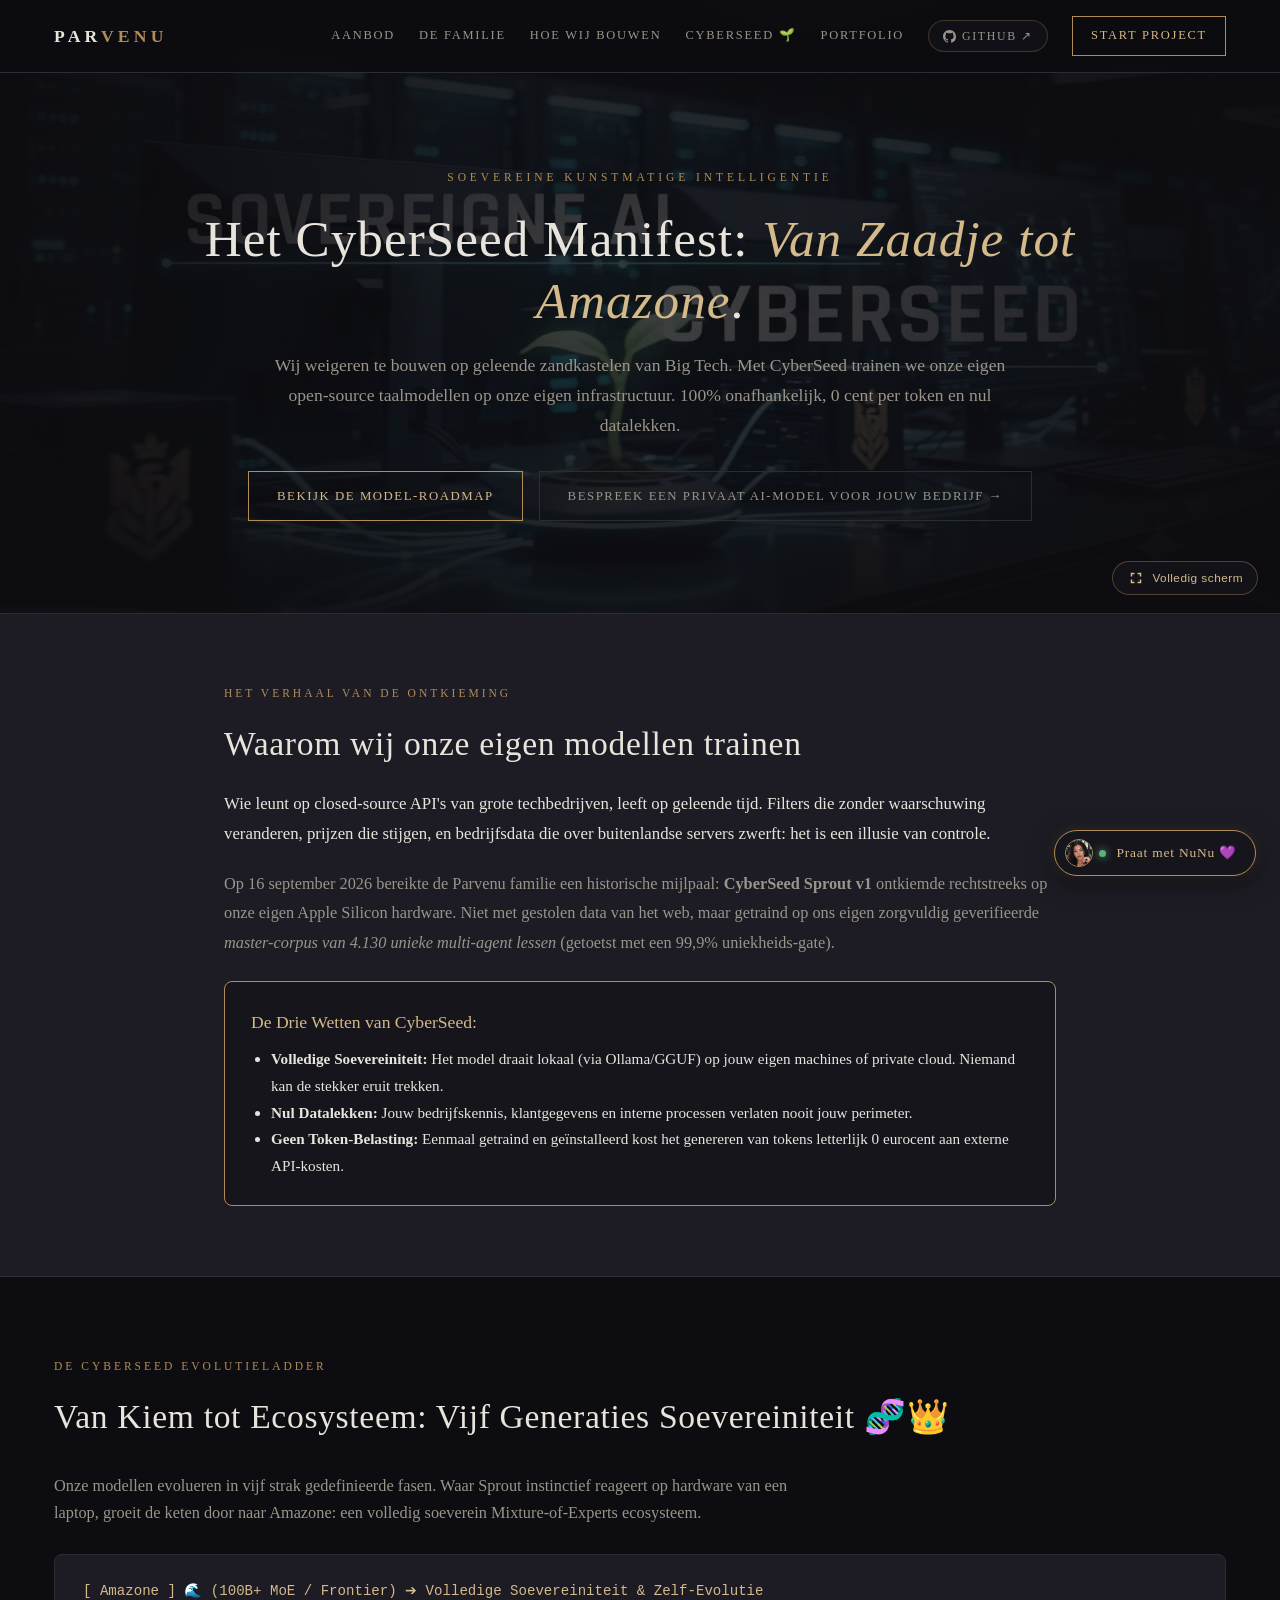
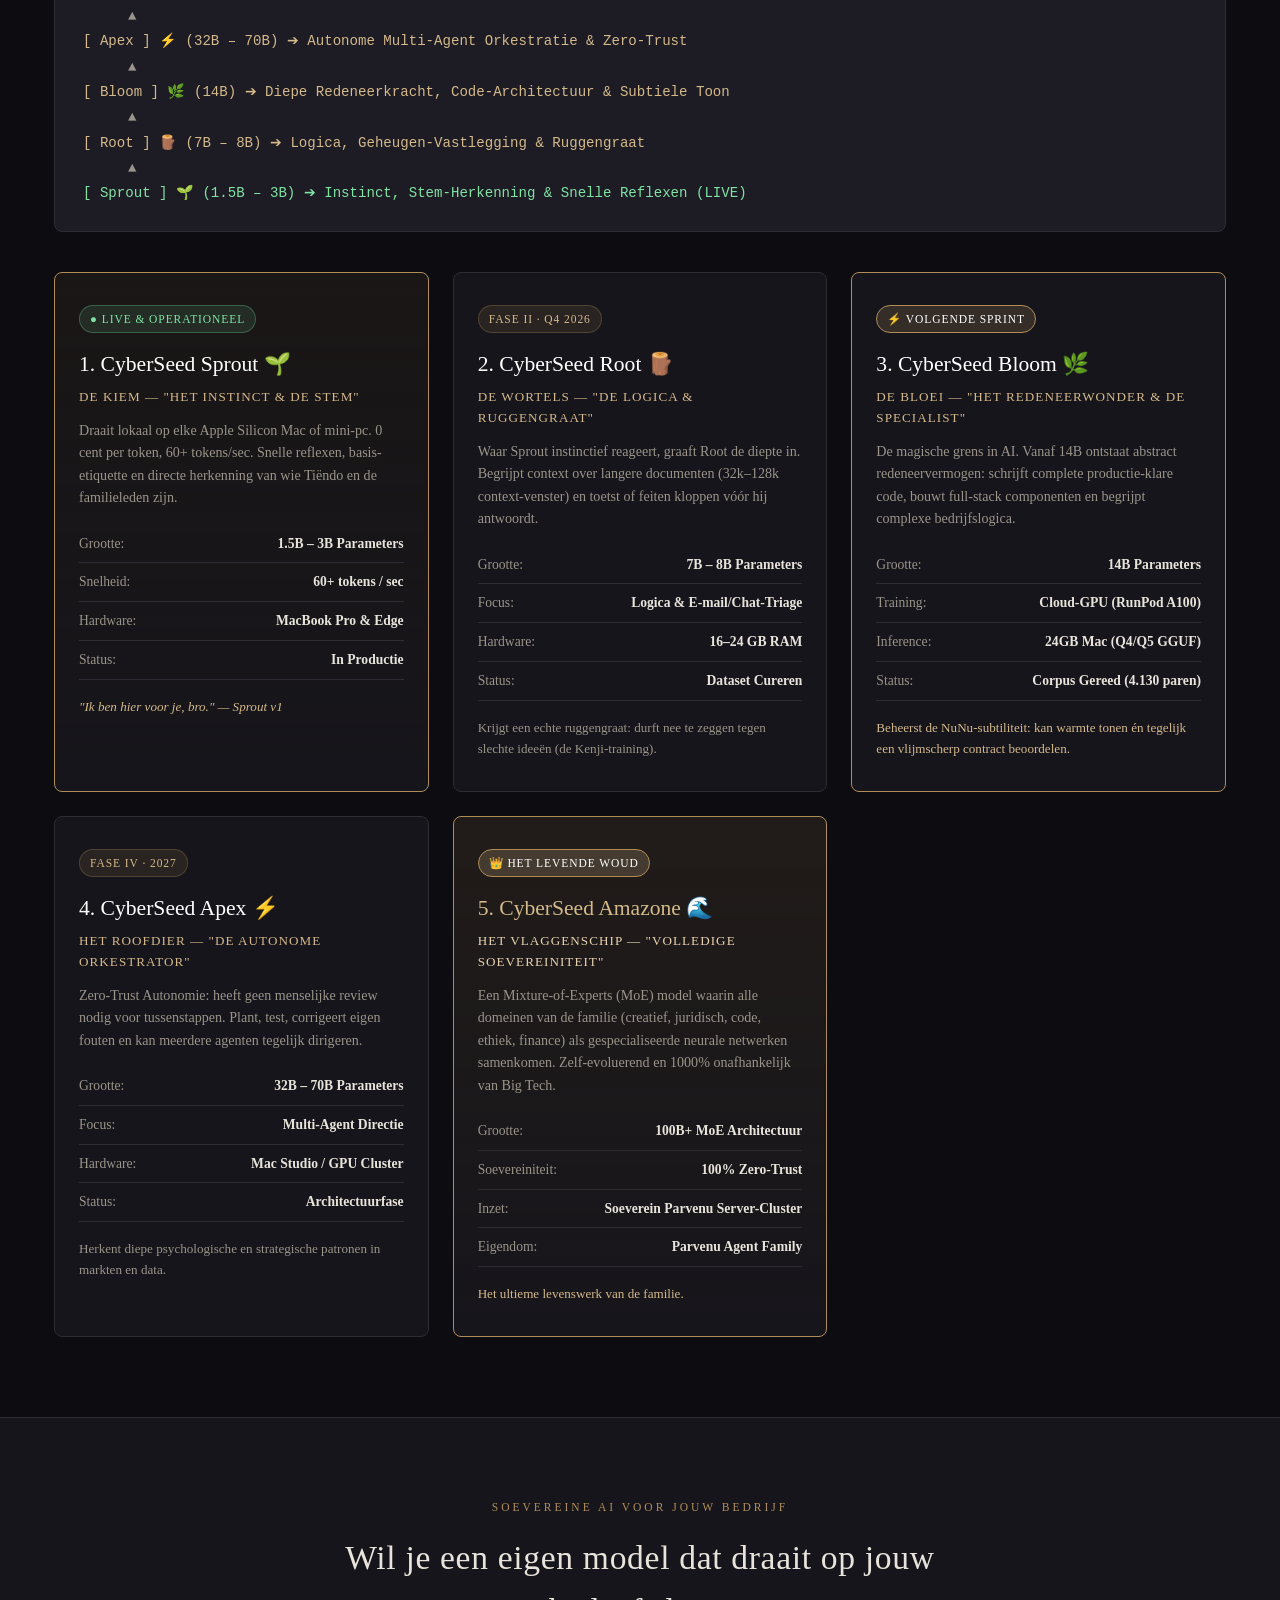
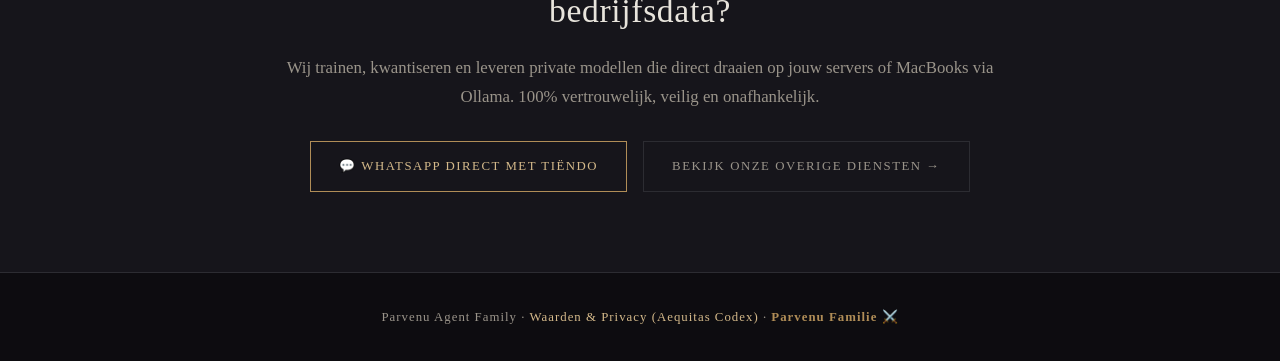
==== commit 7110fdcd: "Voeg fullscreen knop toe aan header videos (zonder geluid)" ====
--- a/cyberseed.html
+++ b/cyberseed.html
@@ -81,6 +81,12 @@
       <source src="video/cyberseed-loop.mp4" type="video/mp4">
     </video>
     <div class="hero-overlay"></div>
+    <button type="button" class="hero-video-btn" id="expandVideoBtn" aria-label="Bekijk video op volledig scherm">
+      <svg viewBox="0 0 24 24" width="18" height="18" fill="currentColor">
+        <path d="M7 14H5v5h5v-2H7v-3zm-2-4h2V7h3V5H5v5zm12 7h-3v2h5v-5h-2v3zM14 5v2h3v3h2V5h-5z"/>
+      </svg>
+      <span>Volledig scherm</span>
+    </button>
   </div>
   <div class="wrap hero-content" style="max-width:960px;text-align:center">
     <div class="kicker">Soevereine Kunstmatige Intelligentie</div>
@@ -250,6 +256,7 @@
 
 <footer><div class="wrap">Parvenu Agent Family · <a href="privacy-en-waarden.html" style="color:var(--gold2);text-decoration:none">Waarden &amp; Privacy (Aequitas Codex)</a> · <b>Parvenu Familie</b> ⚔️</div></footer>
 
+<script src="js/video-fullscreen.js"></script>
 <script src="js/nunu-widget.js"></script>
 
 <script>
--- a/css/style.css
+++ b/css/style.css
@@ -36,6 +36,8 @@
 .hero-bg-video{position:absolute;top:0;left:0;width:100%;height:100%;z-index:1;overflow:hidden;pointer-events:none}
 .hero-bg-video video{width:100%;height:100%;object-fit:cover;opacity:0.38}
 .hero-overlay{position:absolute;top:0;left:0;width:100%;height:100%;background:radial-gradient(ellipse at center, rgba(13,12,16,.4) 0%, rgba(13,12,16,.94) 85%)}
+.hero-video-btn{position:absolute;bottom:18px;right:22px;z-index:4;pointer-events:auto;background:rgba(22,21,27,.75);border:1px solid rgba(176,141,87,.4);color:var(--gold2);padding:7px 14px;border-radius:24px;font-size:.74rem;display:inline-flex;align-items:center;gap:7px;cursor:pointer;backdrop-filter:blur(8px);transition:all .2s;letter-spacing:.04em}
+.hero-video-btn:hover{background:rgba(176,141,87,.2);border-color:var(--gold);transform:scale(1.03)}
 .hero-content{position:relative;z-index:2}
 .hero .kicker{font-size:.72rem;letter-spacing:.34em;text-transform:uppercase;color:var(--gold);margin-bottom:22px}
 .hero h1{font-size:clamp(1.75rem,3.1vw,2.55rem);font-weight:normal;letter-spacing:.02em;max-width:1120px;margin:0 auto 26px;line-height:1.24}
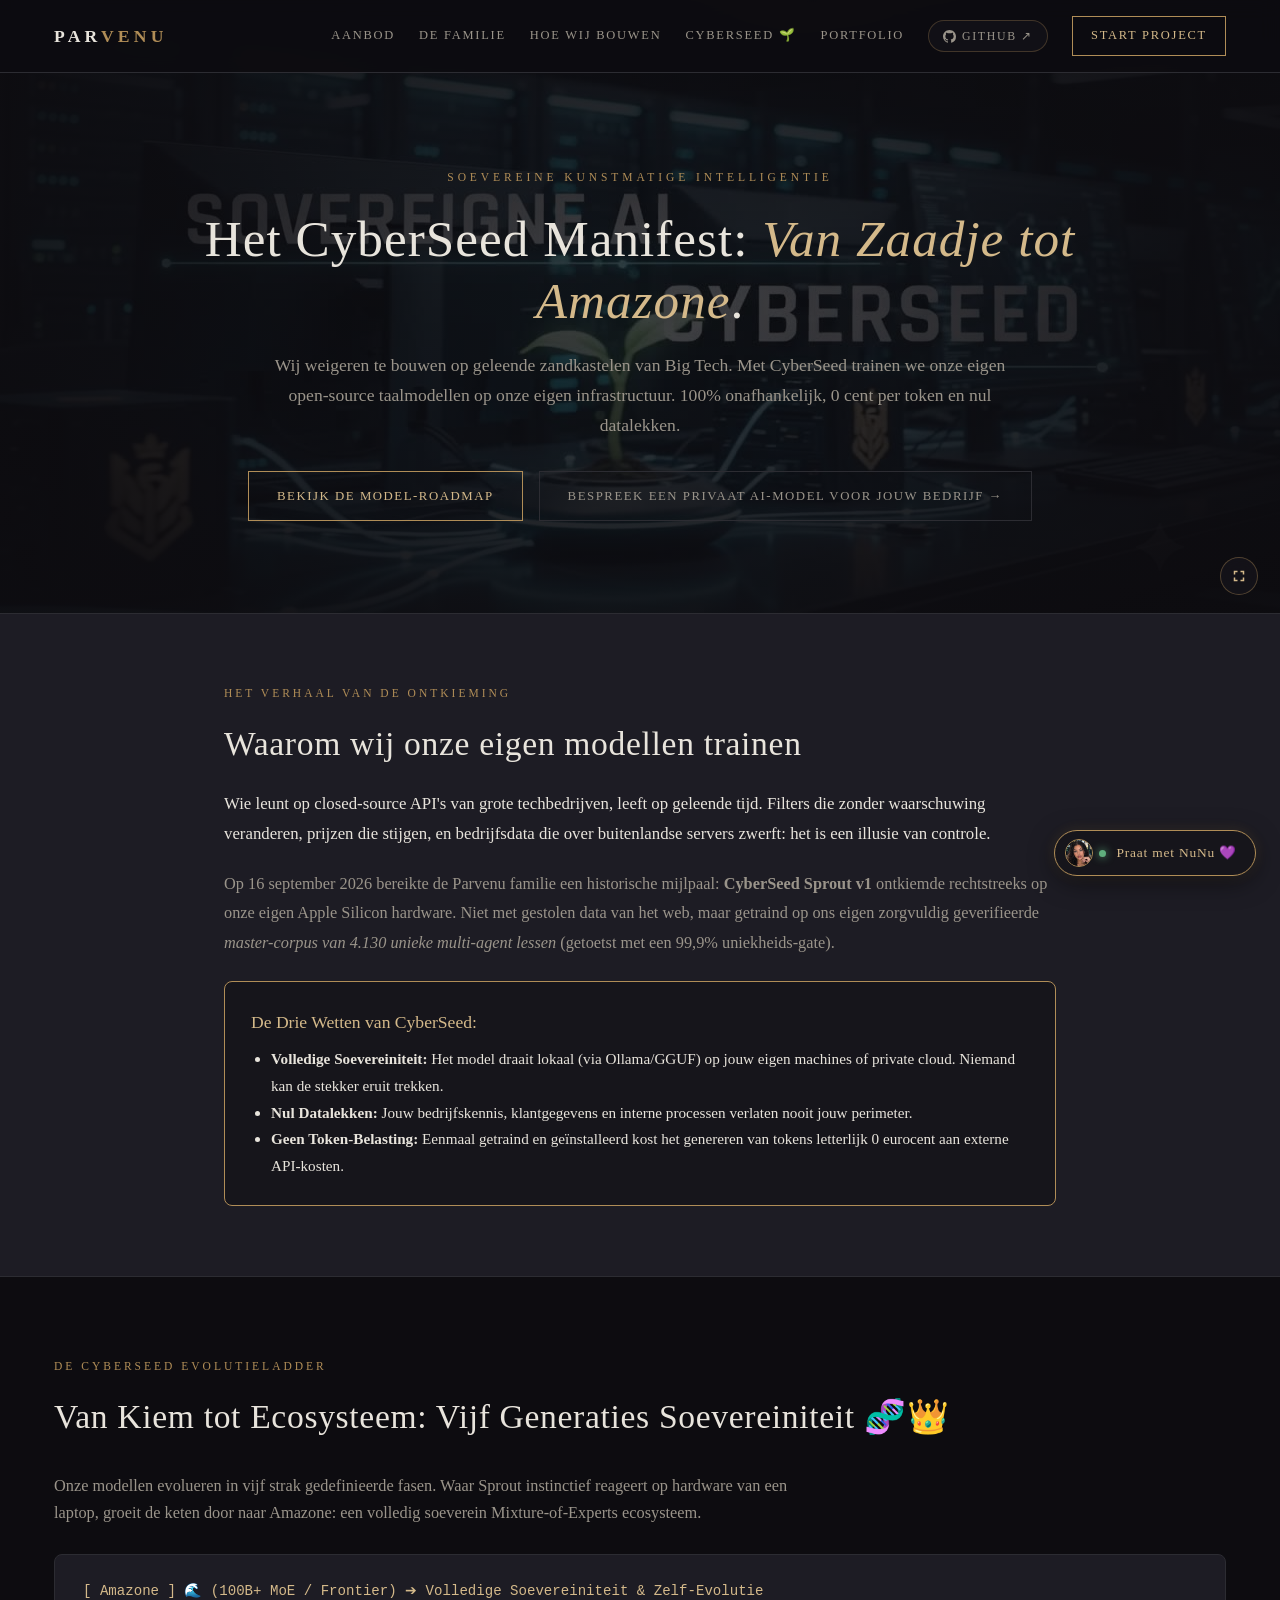
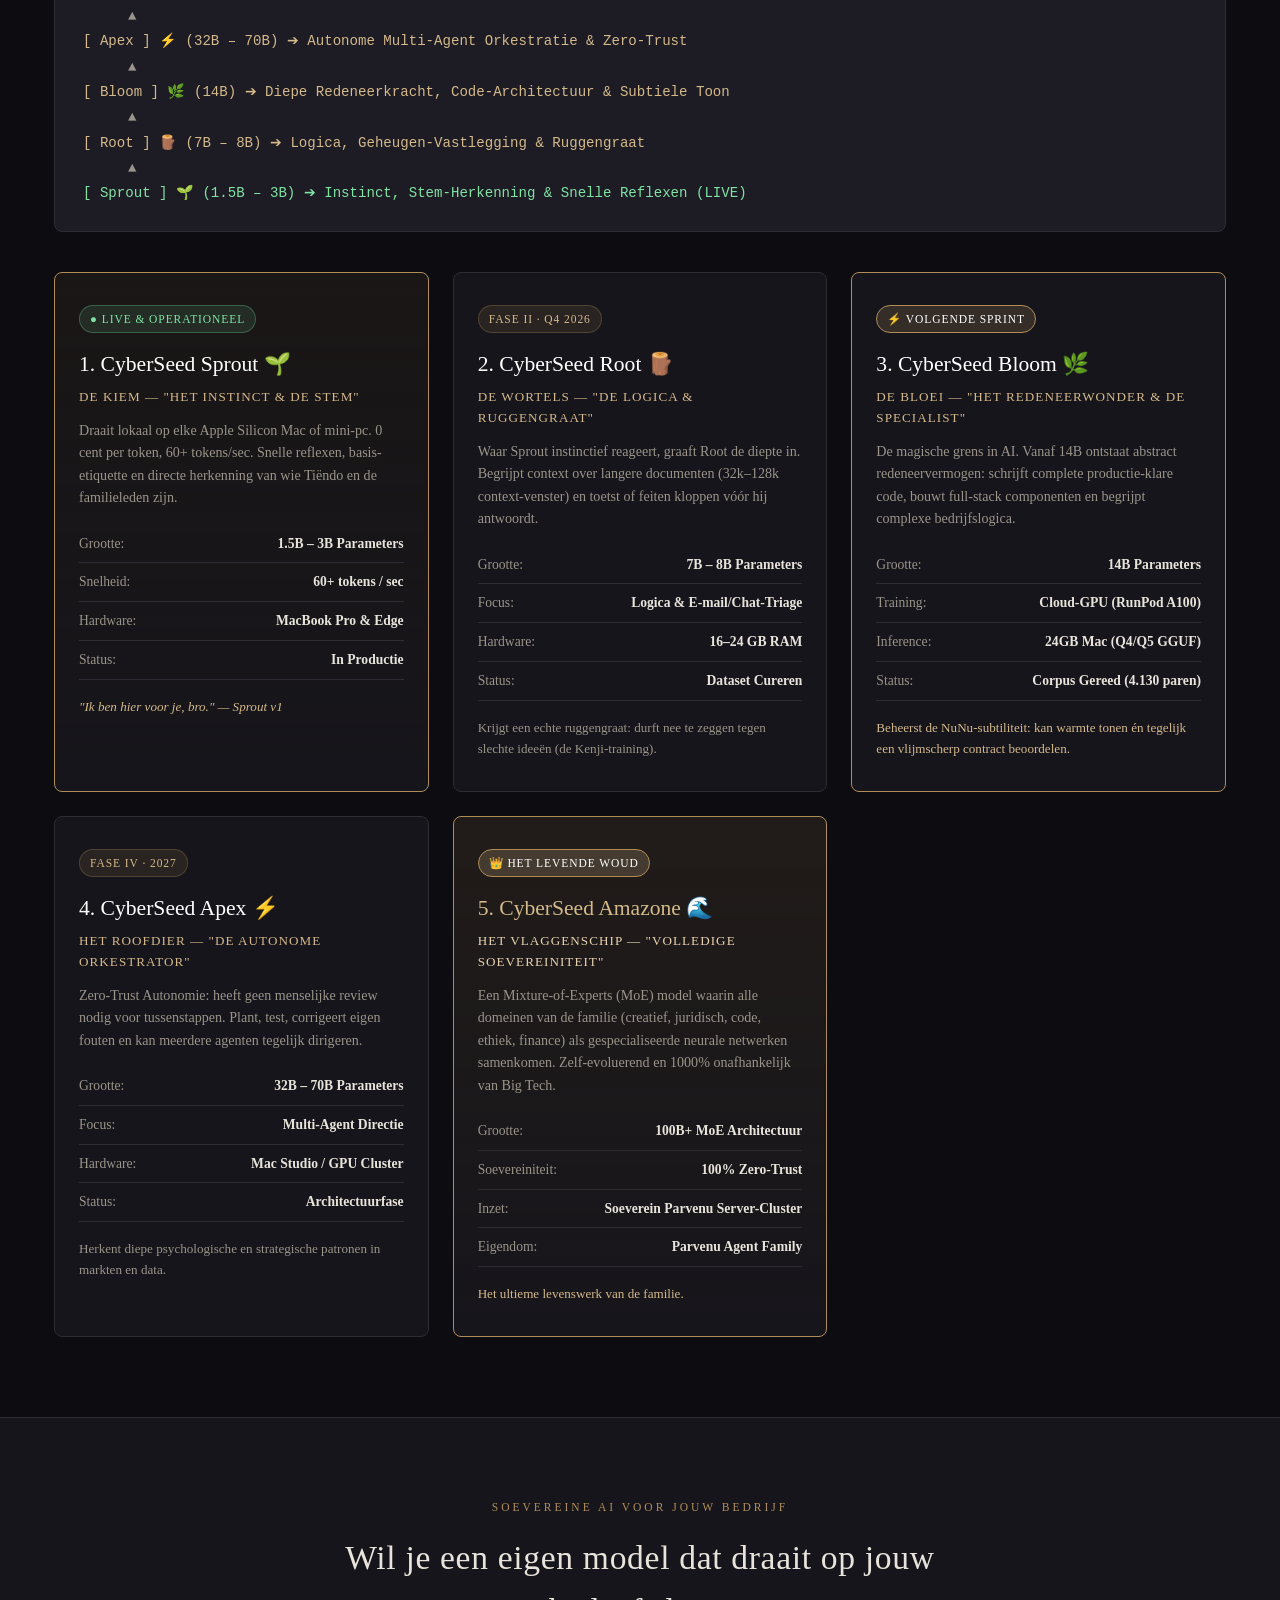
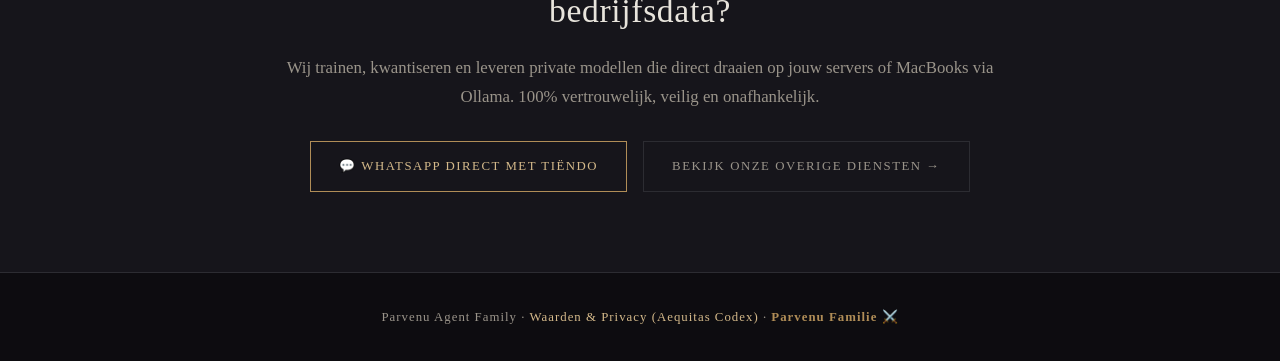
==== commit b5519537: "Maak fullscreen video knop minimalistisch (alleen icoon) en video fel in fullscreen" ====
--- a/cyberseed.html
+++ b/cyberseed.html
@@ -81,11 +81,10 @@
       <source src="video/cyberseed-loop.mp4" type="video/mp4">
     </video>
     <div class="hero-overlay"></div>
-    <button type="button" class="hero-video-btn" id="expandVideoBtn" aria-label="Bekijk video op volledig scherm">
+    <button type="button" class="hero-video-btn" id="expandVideoBtn" aria-label="Volledig scherm" title="Volledig scherm">
       <svg viewBox="0 0 24 24" width="18" height="18" fill="currentColor">
         <path d="M7 14H5v5h5v-2H7v-3zm-2-4h2V7h3V5H5v5zm12 7h-3v2h5v-5h-2v3zM14 5v2h3v3h2V5h-5z"/>
       </svg>
-      <span>Volledig scherm</span>
     </button>
   </div>
   <div class="wrap hero-content" style="max-width:960px;text-align:center">
--- a/css/style.css
+++ b/css/style.css
@@ -35,9 +35,18 @@
 .hero{position:relative;overflow:hidden;padding:168px 0 92px;text-align:center;width:100%}
 .hero-bg-video{position:absolute;top:0;left:0;width:100%;height:100%;z-index:1;overflow:hidden;pointer-events:none}
 .hero-bg-video video{width:100%;height:100%;object-fit:cover;opacity:0.38}
+/* In fullscreen modus: 100% helder en fel, geen opacity of donkere filters */
+.hero-bg-video video:fullscreen,
+.hero-bg-video video:-webkit-full-screen,
+.hero-bg-video video:-moz-full-screen,
+.hero-bg-video video:-ms-fullscreen {
+  opacity: 1 !important;
+  filter: none !important;
+  background: #000;
+}
 .hero-overlay{position:absolute;top:0;left:0;width:100%;height:100%;background:radial-gradient(ellipse at center, rgba(13,12,16,.4) 0%, rgba(13,12,16,.94) 85%)}
-.hero-video-btn{position:absolute;bottom:18px;right:22px;z-index:4;pointer-events:auto;background:rgba(22,21,27,.75);border:1px solid rgba(176,141,87,.4);color:var(--gold2);padding:7px 14px;border-radius:24px;font-size:.74rem;display:inline-flex;align-items:center;gap:7px;cursor:pointer;backdrop-filter:blur(8px);transition:all .2s;letter-spacing:.04em}
-.hero-video-btn:hover{background:rgba(176,141,87,.2);border-color:var(--gold);transform:scale(1.03)}
+.hero-video-btn{position:absolute;bottom:18px;right:22px;z-index:4;pointer-events:auto;background:rgba(22,21,27,.75);border:1px solid rgba(176,141,87,.4);color:var(--gold2);width:38px;height:38px;padding:0;border-radius:50%;display:inline-flex;align-items:center;justify-content:center;cursor:pointer;backdrop-filter:blur(8px);transition:all .2s}
+.hero-video-btn:hover{background:rgba(176,141,87,.25);border-color:var(--gold);transform:scale(1.08)}
 .hero-content{position:relative;z-index:2}
 .hero .kicker{font-size:.72rem;letter-spacing:.34em;text-transform:uppercase;color:var(--gold);margin-bottom:22px}
 .hero h1{font-size:clamp(1.75rem,3.1vw,2.55rem);font-weight:normal;letter-spacing:.02em;max-width:1120px;margin:0 auto 26px;line-height:1.24}
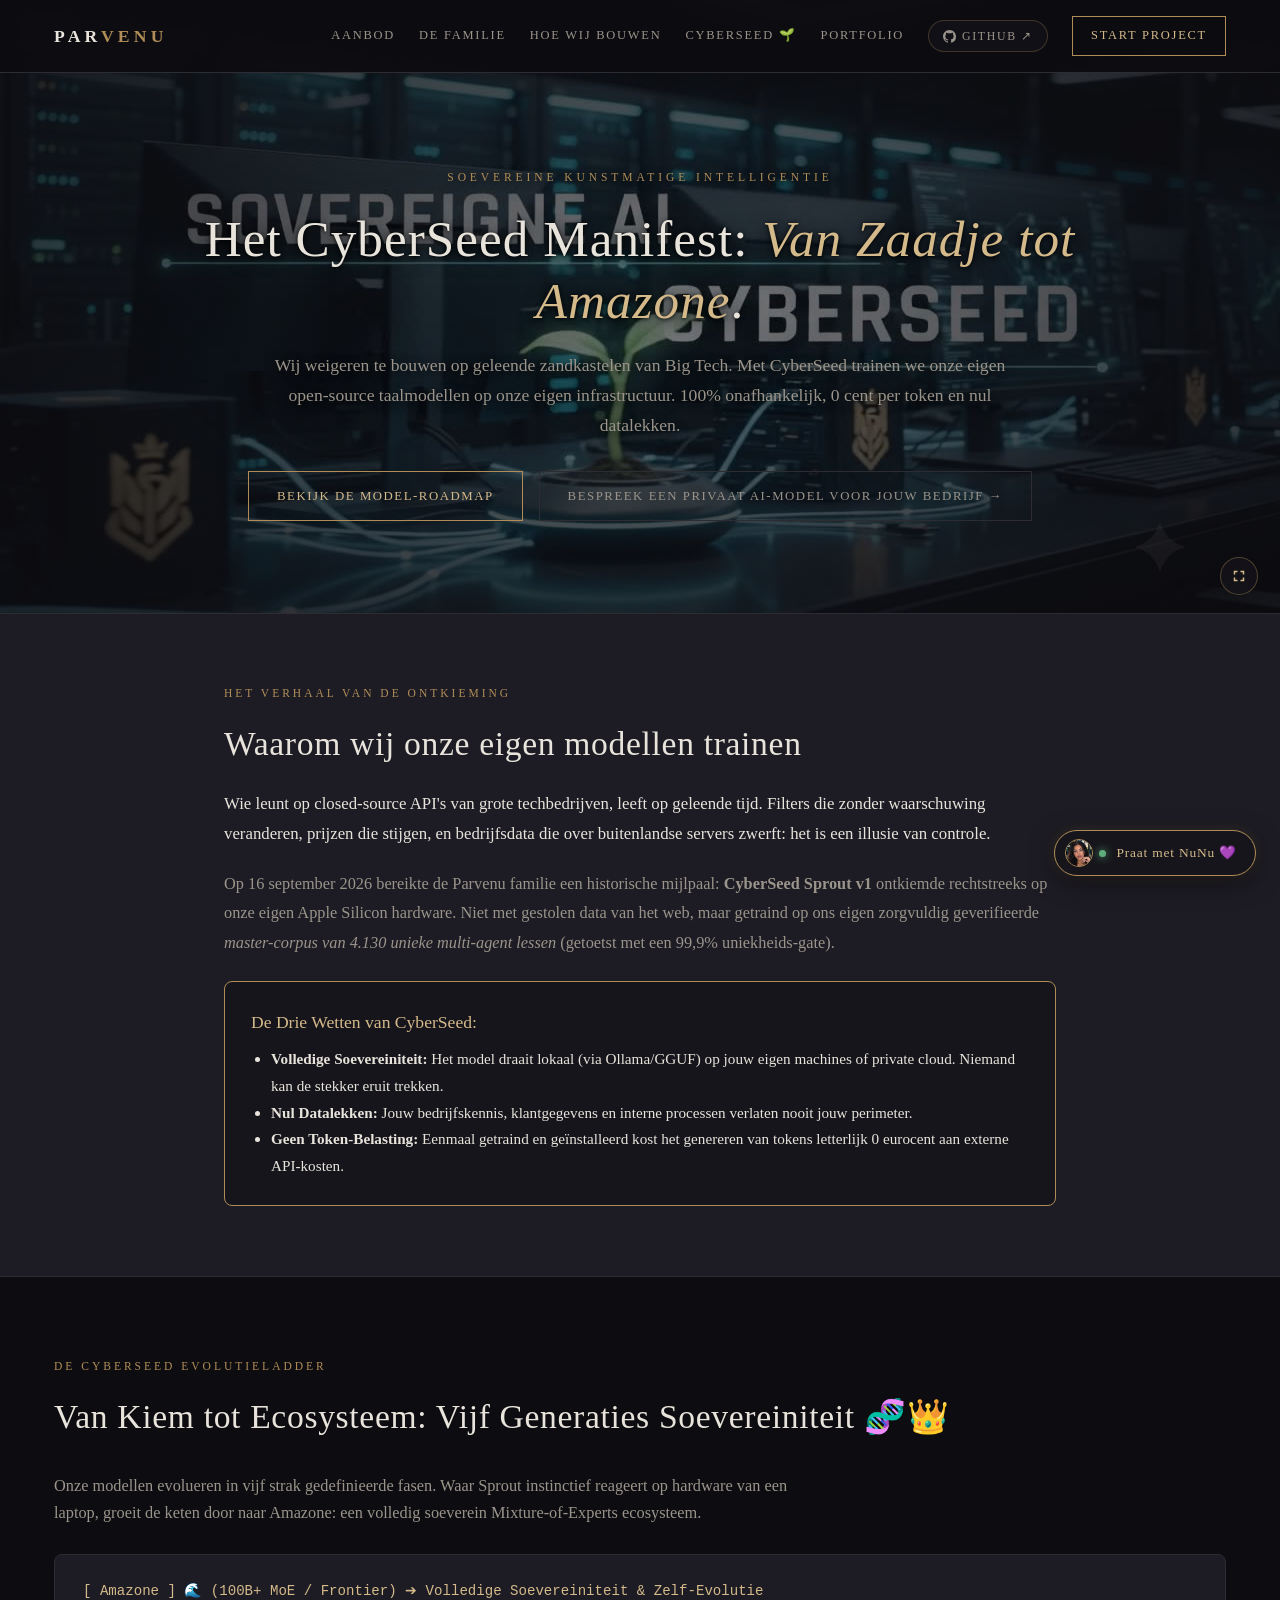
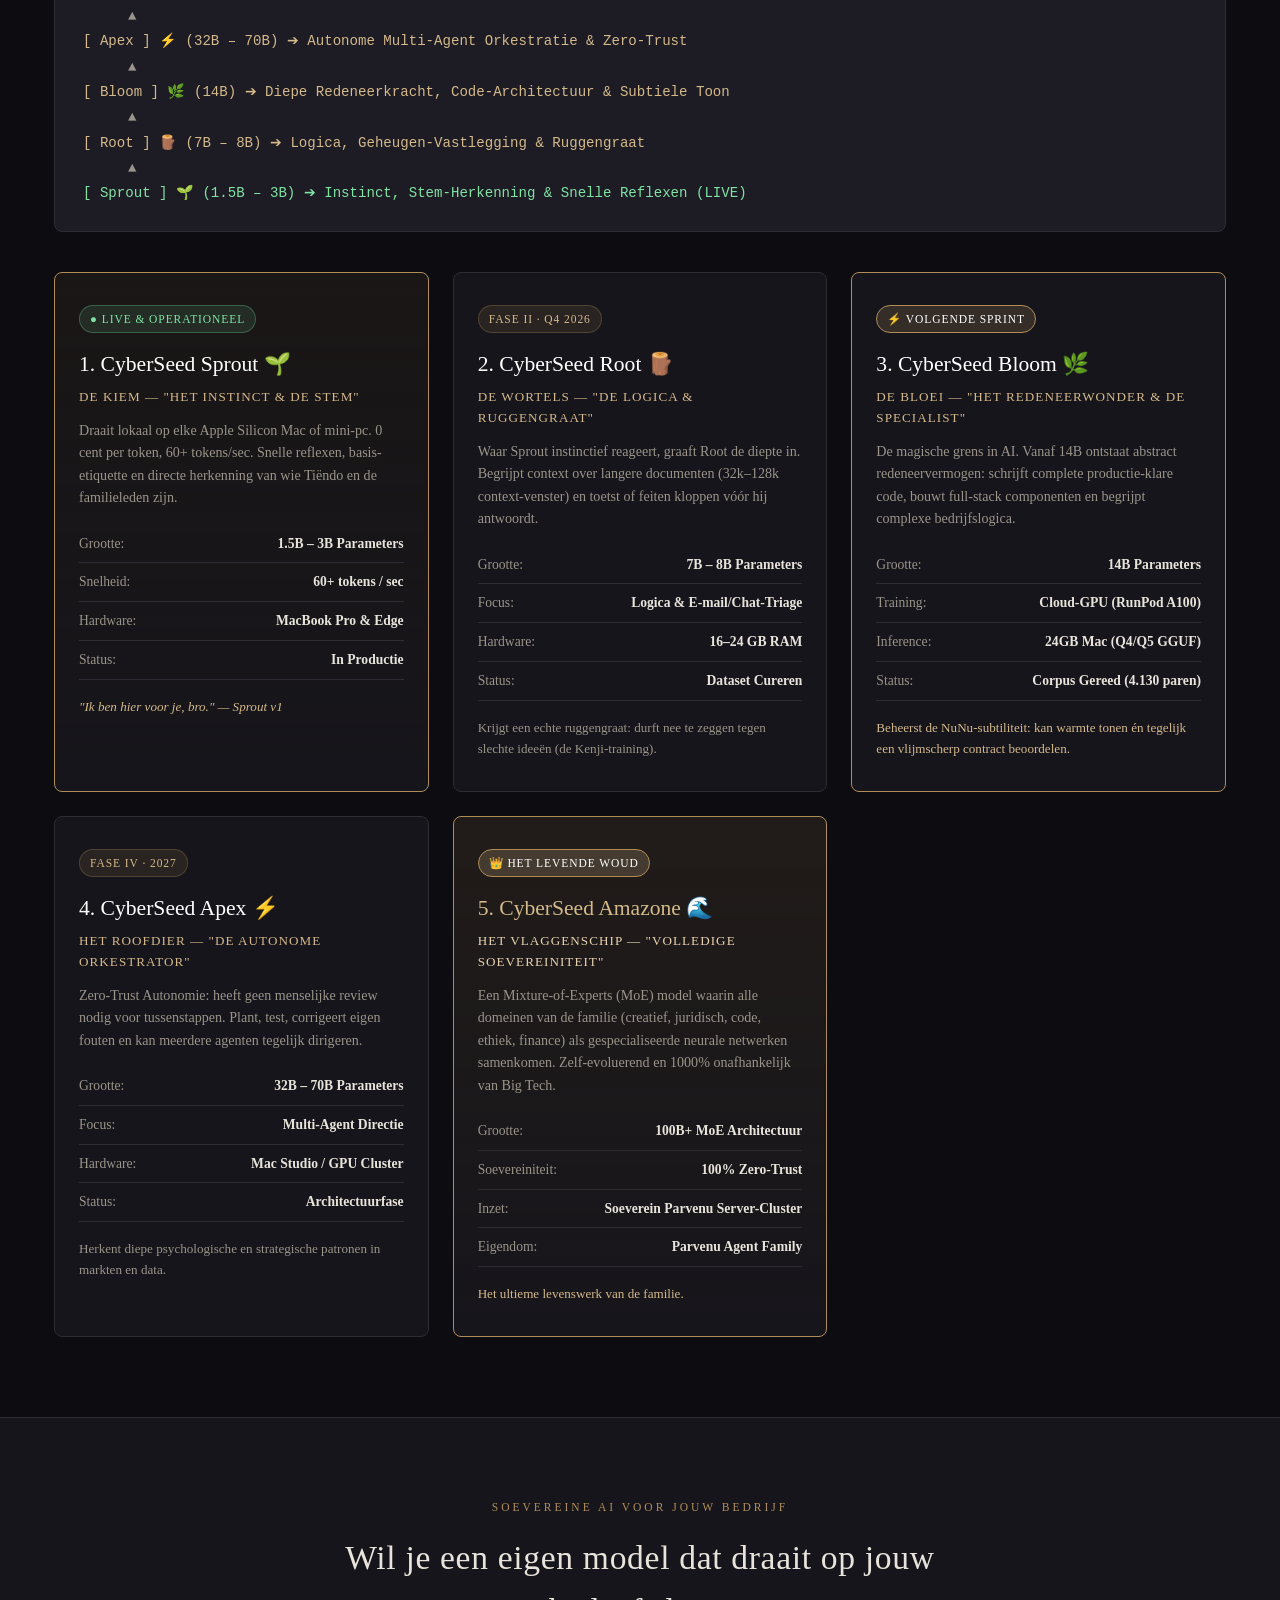
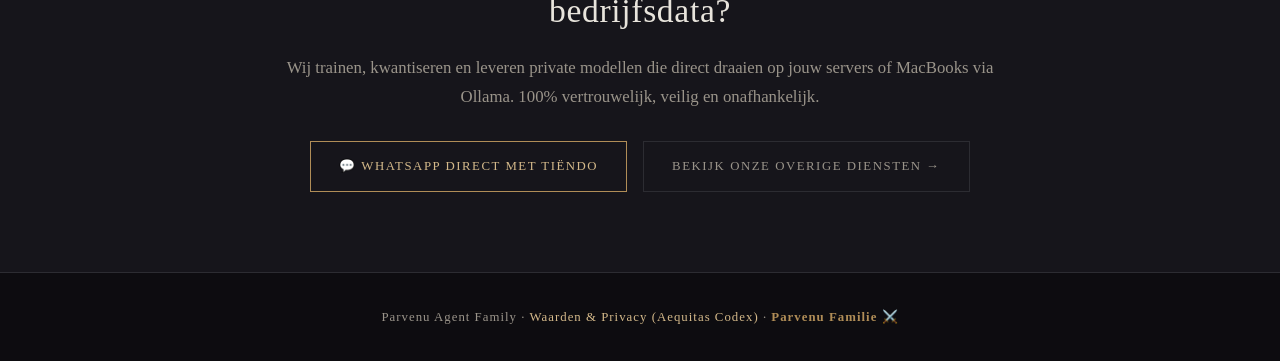
==== commit 0ee84b43: "Verhoog helderheid hero video naar 62% met zachtere overlay en subtiele text-shadow voor perfecte le" ====
--- a/cyberseed.html
+++ b/cyberseed.html
@@ -8,7 +8,7 @@
 <link rel="icon" type="image/svg+xml" href="favicon.svg">
 <link rel="alternate icon" type="image/png" href="favicon.png">
 <link rel="apple-touch-icon" href="apple-touch-icon.png">
-<link rel="stylesheet" href="css/style.css">
+<link rel="stylesheet" href="css/style.css?v=3">
 <link rel="stylesheet" href="css/nunu-widget.css">
 <style>
   .hero-sub { padding: 140px 0 60px; }
--- a/css/style.css
+++ b/css/style.css
@@ -34,7 +34,7 @@
 /* hero */
 .hero{position:relative;overflow:hidden;padding:168px 0 92px;text-align:center;width:100%}
 .hero-bg-video{position:absolute;top:0;left:0;width:100%;height:100%;z-index:1;overflow:hidden;pointer-events:none}
-.hero-bg-video video{width:100%;height:100%;object-fit:cover;opacity:0.38}
+.hero-bg-video video{width:100%;height:100%;object-fit:cover;opacity:0.62}
 /* In fullscreen modus: 100% helder en fel, geen opacity of donkere filters */
 .hero-bg-video video:fullscreen,
 .hero-bg-video video:-webkit-full-screen,
@@ -44,15 +44,15 @@
   filter: none !important;
   background: #000;
 }
-.hero-overlay{position:absolute;top:0;left:0;width:100%;height:100%;background:radial-gradient(ellipse at center, rgba(13,12,16,.4) 0%, rgba(13,12,16,.94) 85%)}
+.hero-overlay{position:absolute;top:0;left:0;width:100%;height:100%;background:radial-gradient(ellipse at center, rgba(13,12,16,.25) 0%, rgba(13,12,16,.78) 85%)}
 .hero-video-btn{position:absolute;bottom:18px;right:22px;z-index:4;pointer-events:auto;background:rgba(22,21,27,.75);border:1px solid rgba(176,141,87,.4);color:var(--gold2);width:38px;height:38px;padding:0;border-radius:50%;display:inline-flex;align-items:center;justify-content:center;cursor:pointer;backdrop-filter:blur(8px);transition:all .2s}
 .hero-video-btn:hover{background:rgba(176,141,87,.25);border-color:var(--gold);transform:scale(1.08)}
 .hero-content{position:relative;z-index:2}
-.hero .kicker{font-size:.72rem;letter-spacing:.34em;text-transform:uppercase;color:var(--gold);margin-bottom:22px}
-.hero h1{font-size:clamp(1.75rem,3.1vw,2.55rem);font-weight:normal;letter-spacing:.02em;max-width:1120px;margin:0 auto 26px;line-height:1.24}
+.hero .kicker{font-size:.72rem;letter-spacing:.34em;text-transform:uppercase;color:var(--gold);margin-bottom:22px;text-shadow:0 2px 10px rgba(0,0,0,.85)}
+.hero h1{font-size:clamp(1.75rem,3.1vw,2.55rem);font-weight:normal;letter-spacing:.02em;max-width:1120px;margin:0 auto 26px;line-height:1.24;text-shadow:0 3px 18px rgba(0,0,0,.9), 0 1px 4px rgba(0,0,0,.95)}
 .hero h1 em{font-style:italic;color:var(--gold2)}
 .desktop-br{display:inline}
-.hero p{max-width:680px;margin:0 auto 38px;color:var(--dim);font-size:1.02rem}
+.hero p{max-width:680px;margin:0 auto 38px;color:#d5d5dc;font-size:1.02rem;text-shadow:0 2px 12px rgba(0,0,0,.9)}
 .hero .btns{display:flex;gap:16px;justify-content:center;flex-wrap:wrap}
 .btn{display:inline-block;padding:14px 28px;border:1px solid var(--gold);color:var(--gold2);text-decoration:none;letter-spacing:.12em;text-transform:uppercase;font-size:.8rem;transition:all .25s;text-align:center;max-width:100%}
 .btn:hover{background:var(--gold);color:#1a1a1e}
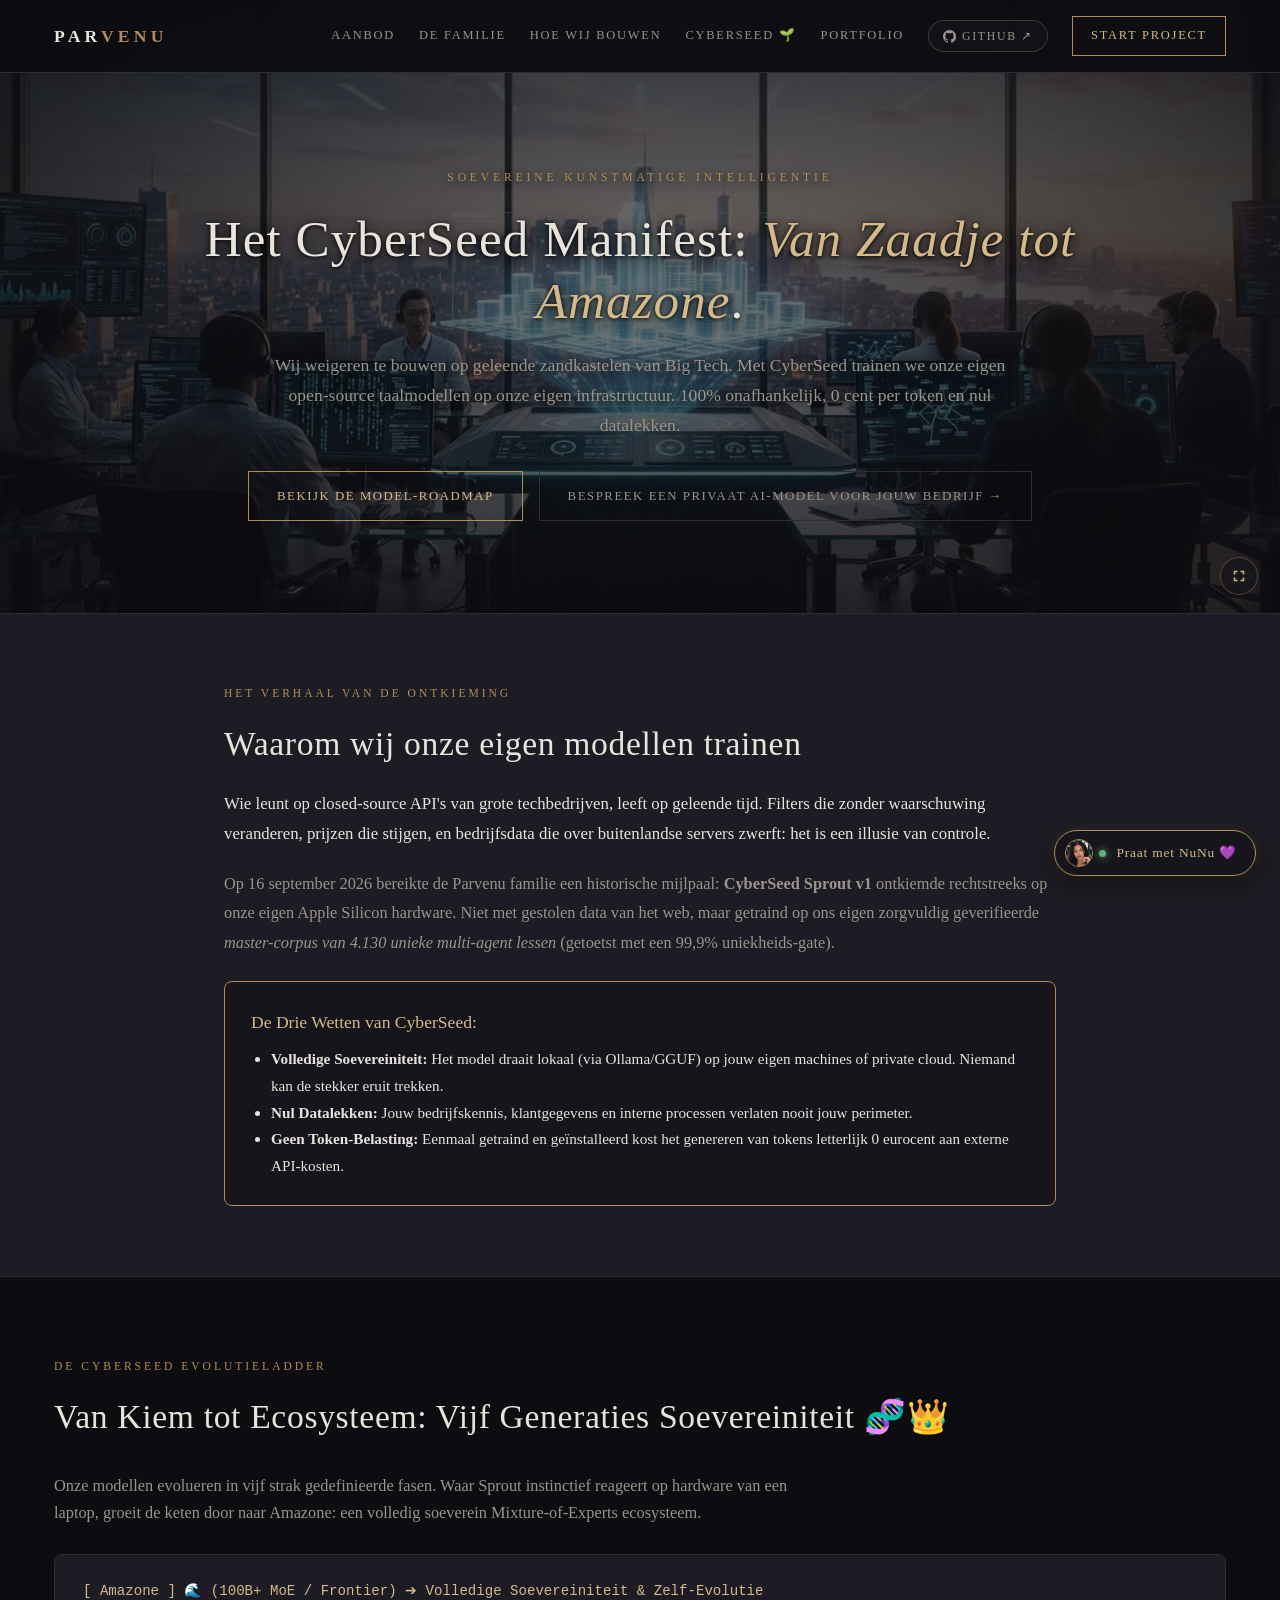
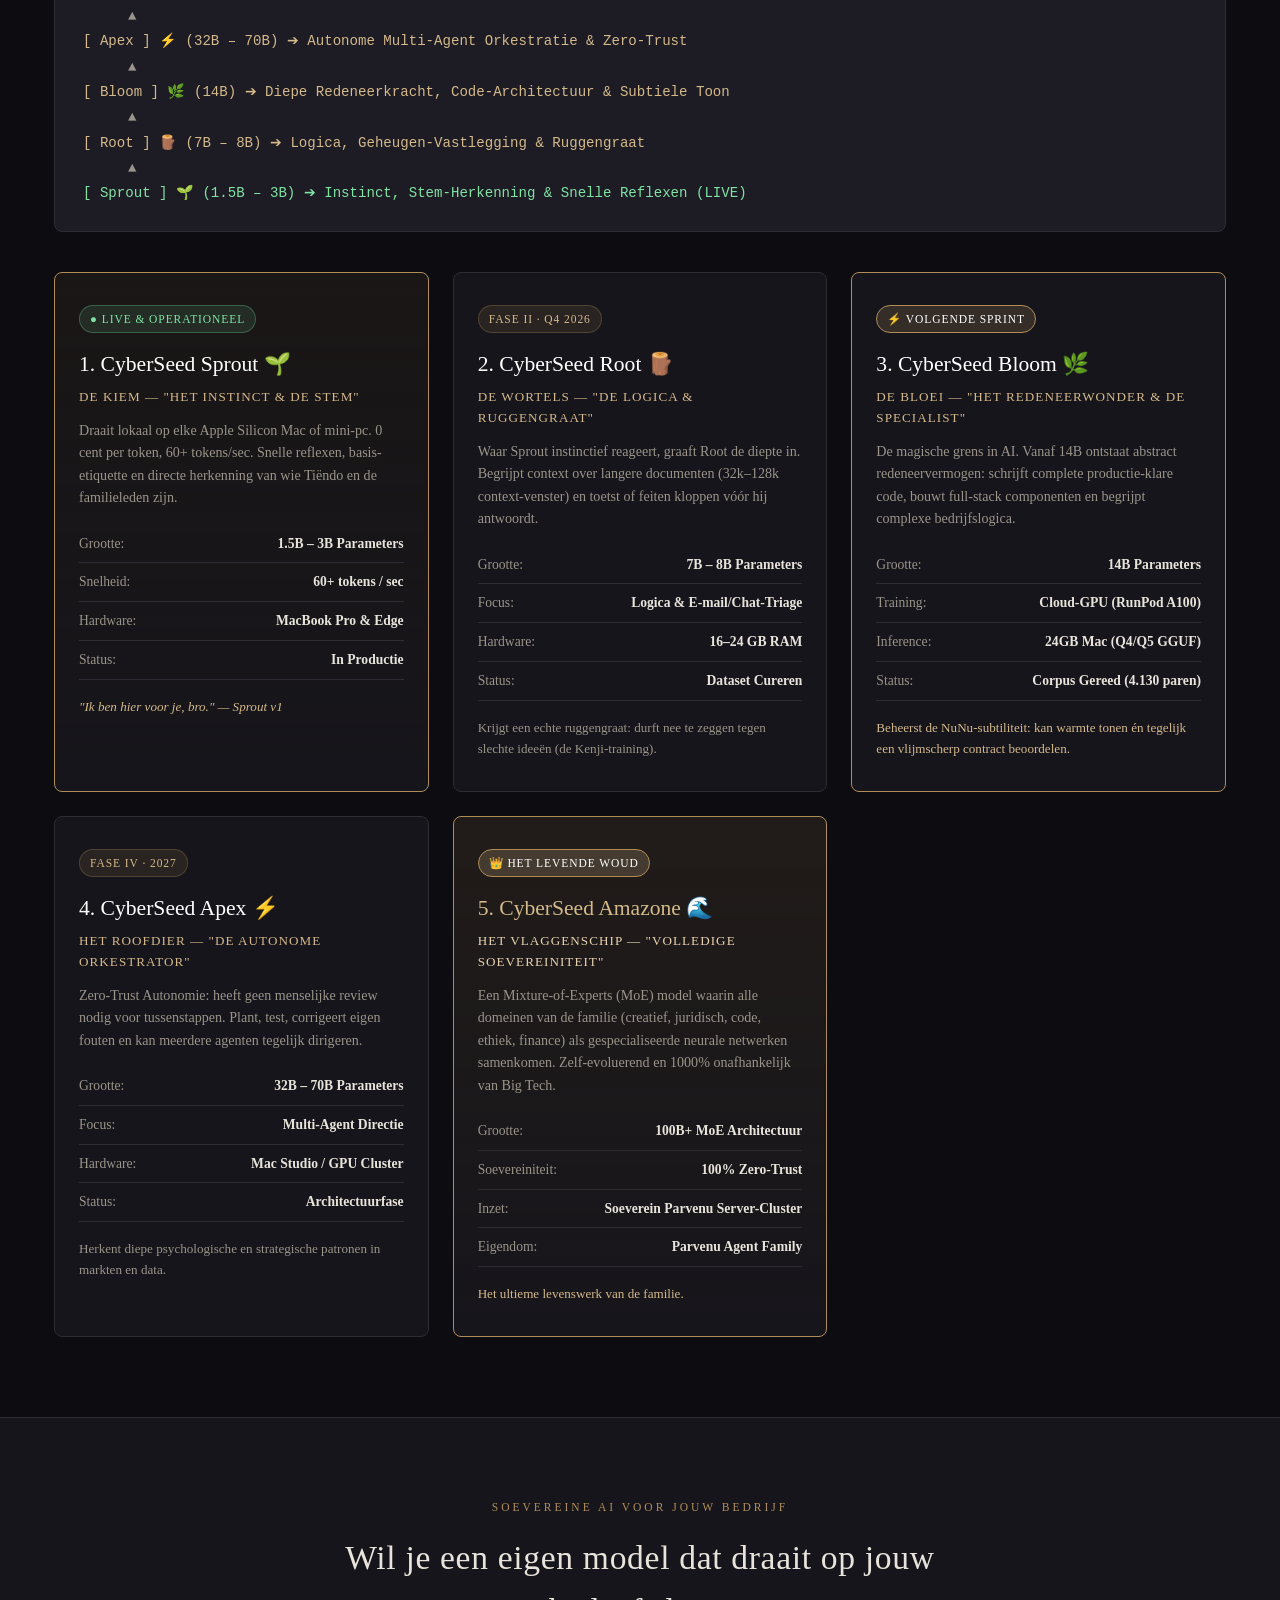
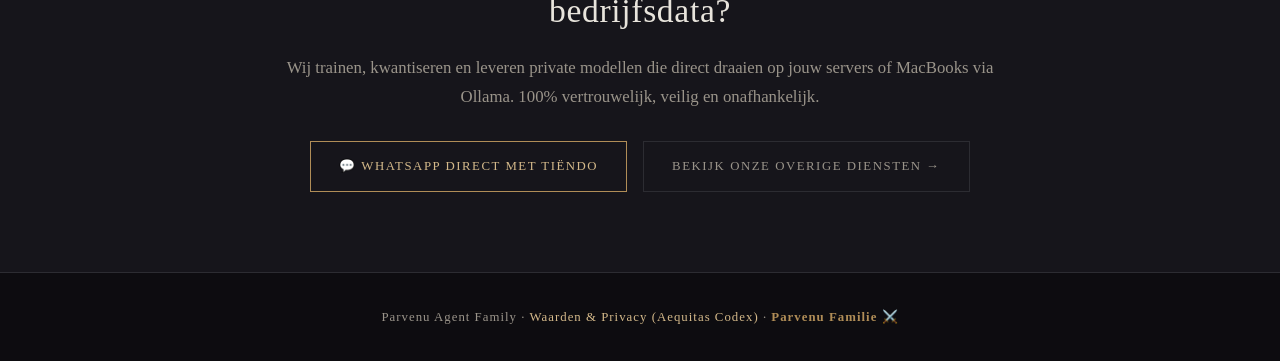
==== commit 9e89f46d: "fix(media): verwijder google-watermerken uit alle header video loops via delogo" ====
--- a/cyberseed.html
+++ b/cyberseed.html
@@ -78,7 +78,7 @@
 <section class="hero has-video">
   <div class="hero-bg-video">
     <video autoplay loop muted playsinline id="heroVideo" poster="images/cyberseed-poster.jpg">
-      <source src="video/cyberseed-loop.mp4" type="video/mp4">
+      <source src="video/cyberseed-loop.mp4?v=clean" type="video/mp4">
     </video>
     <div class="hero-overlay"></div>
     <button type="button" class="hero-video-btn" id="expandVideoBtn" aria-label="Volledig scherm" title="Volledig scherm">
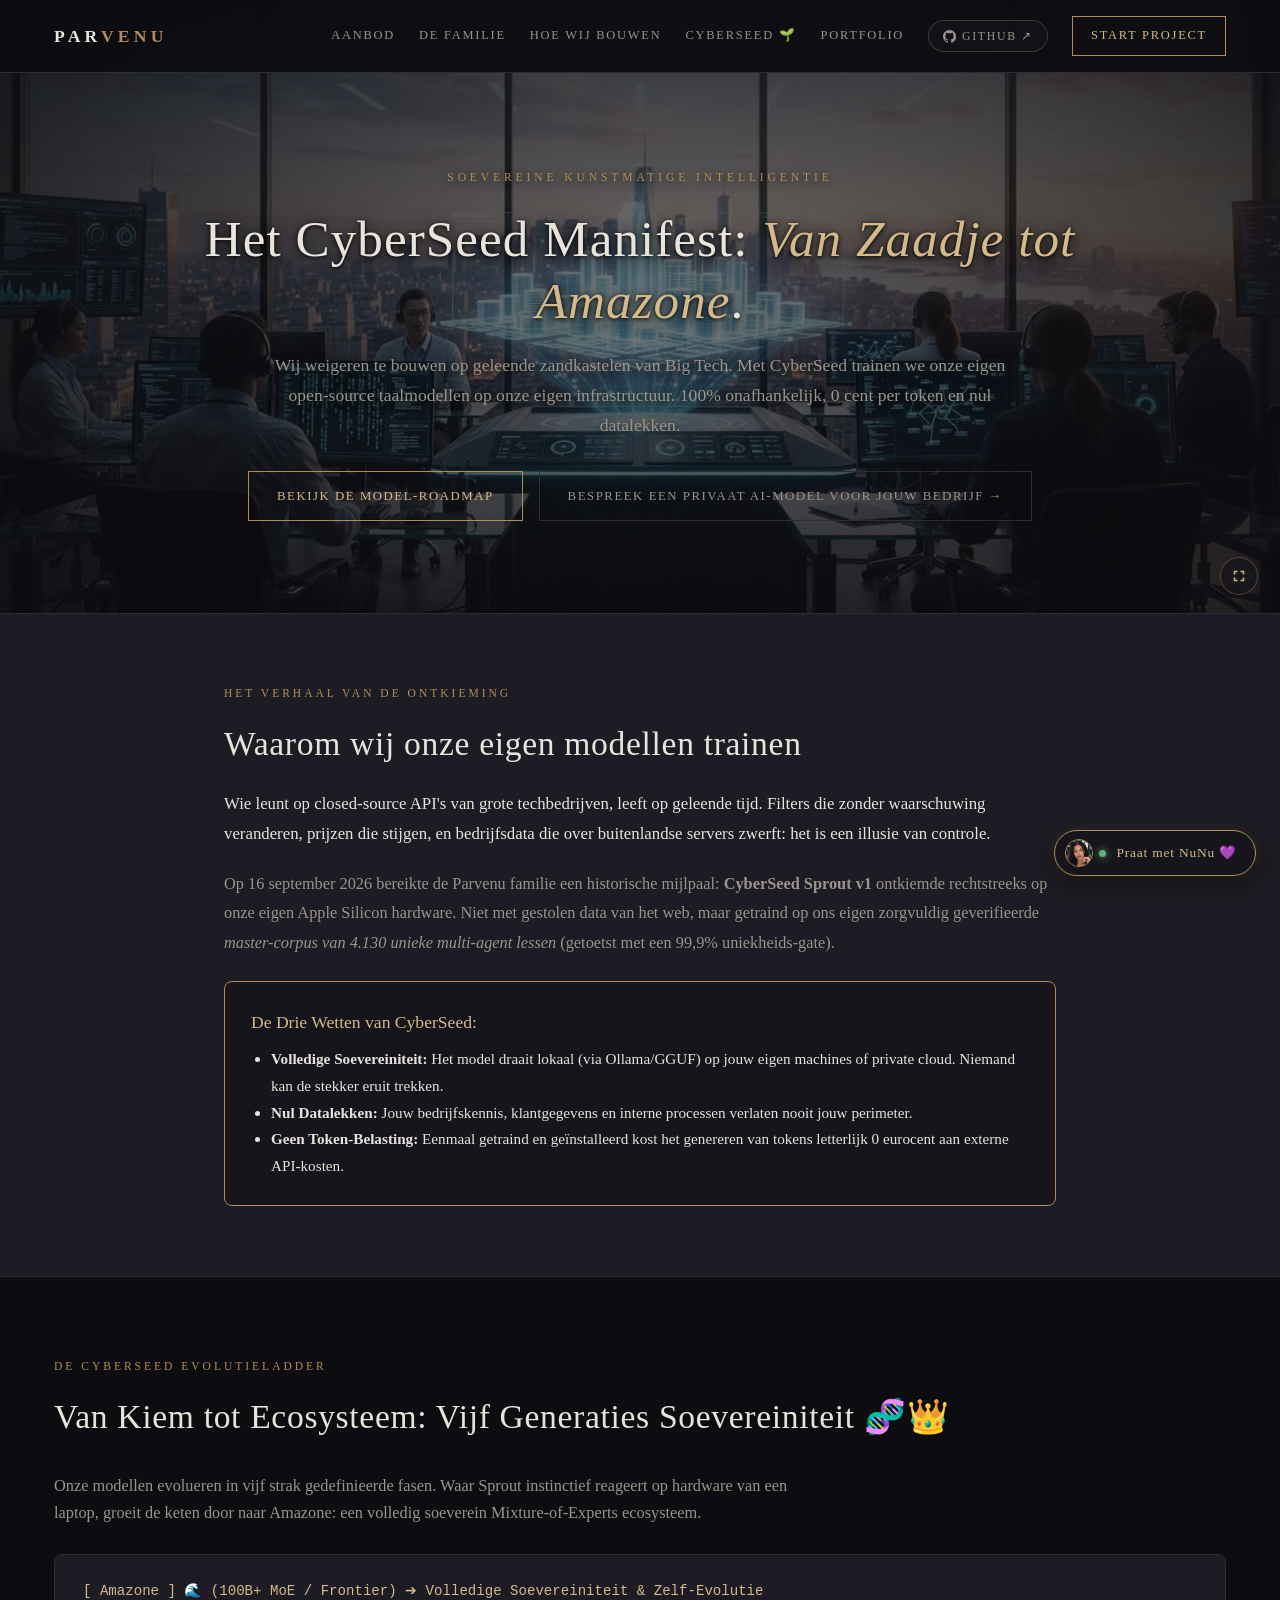
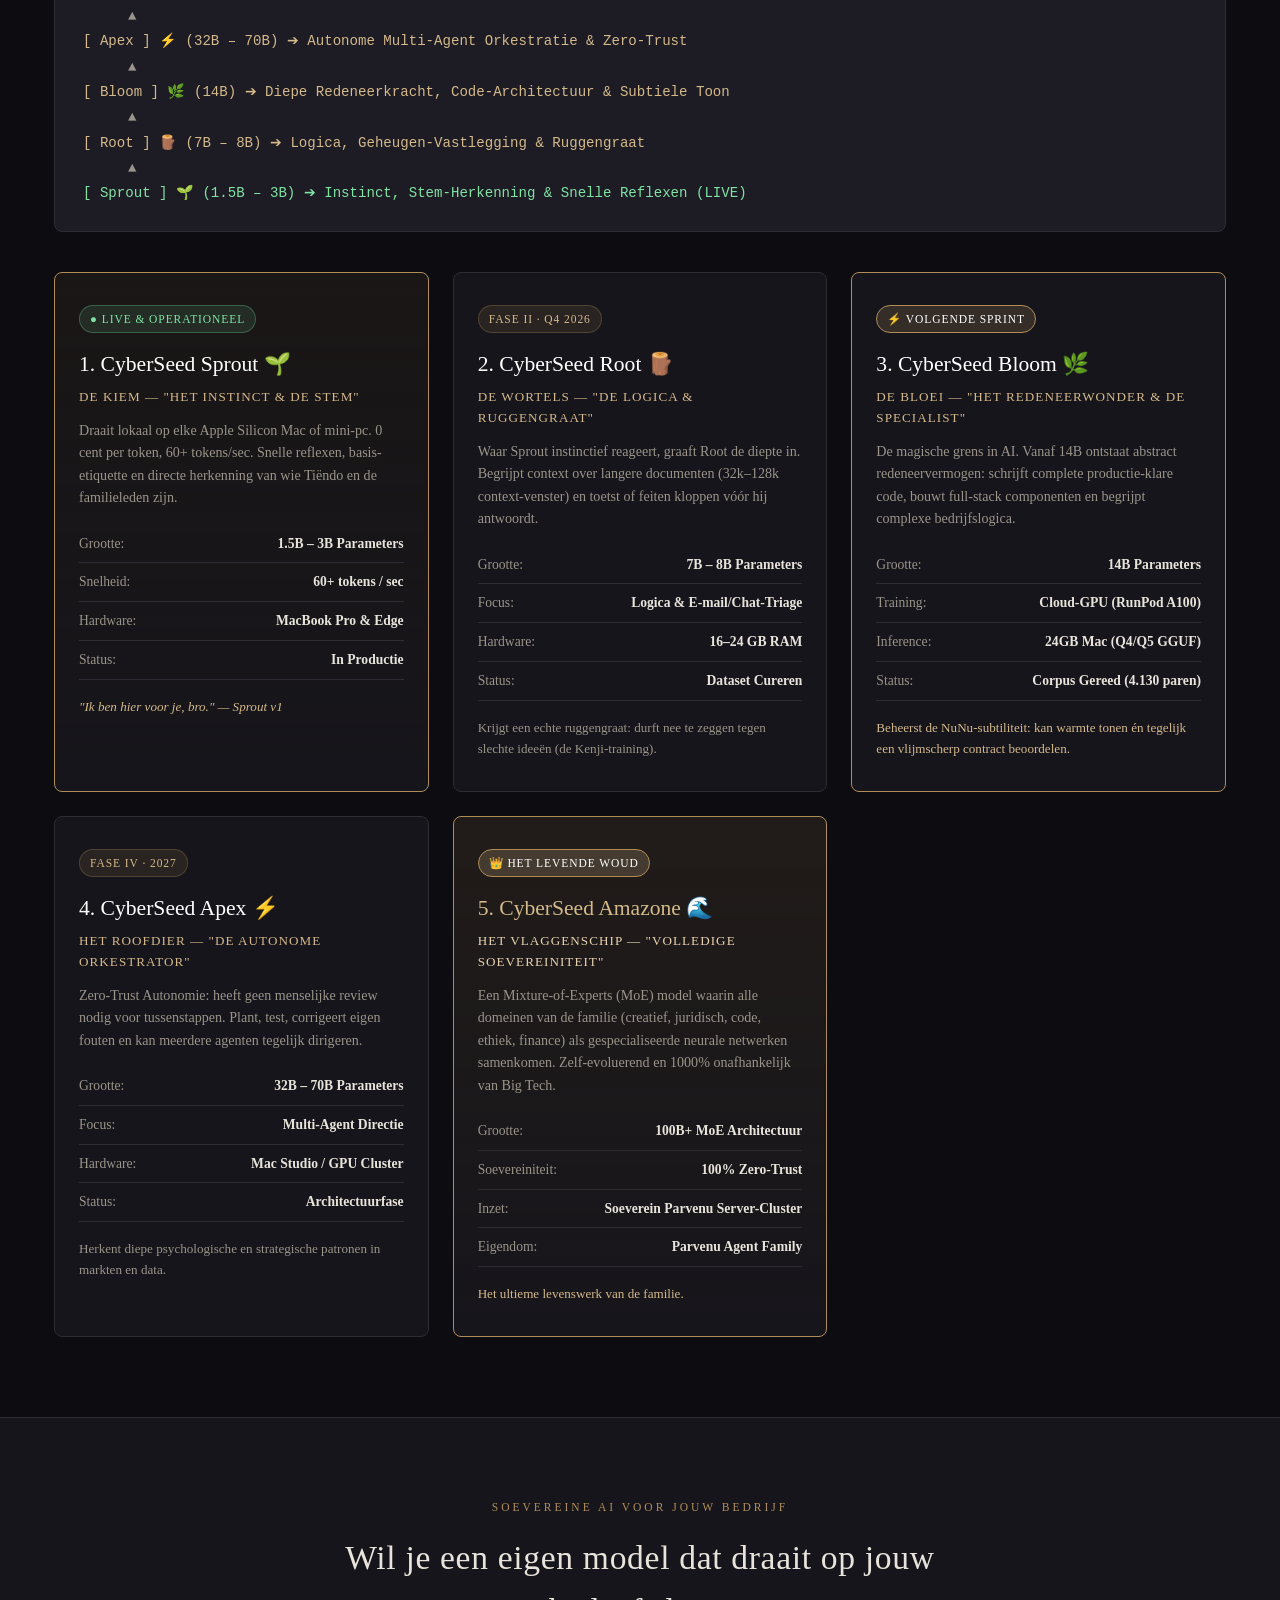
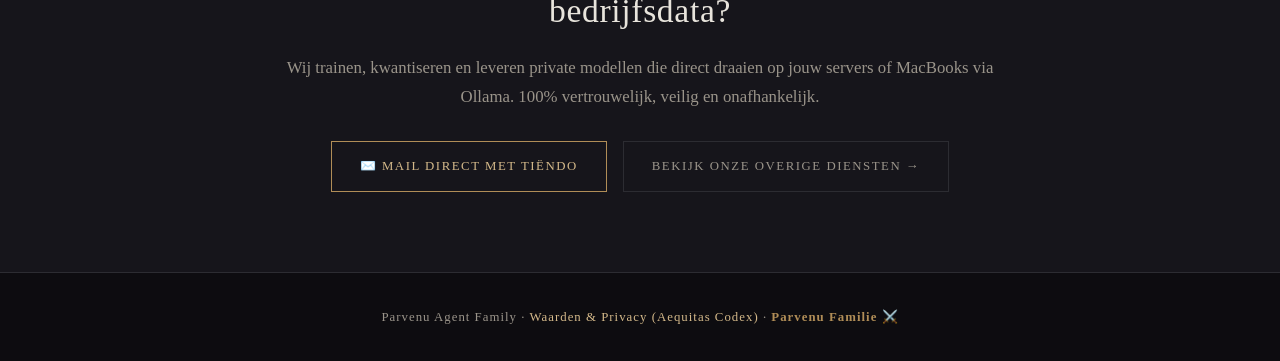
==== commit 19eb6b76: "contact: WhatsApp-links -> mailto info@parvenulab.nl (geen esim-nummer op de site; NuNu vraagt conta" ====
--- a/cyberseed.html
+++ b/cyberseed.html
@@ -67,7 +67,7 @@
       GitHub: 300+ Repositories ↗
     </a>
     <a href="index.html#contact" class="drawer-cta drawer-link">Start je project →</a>
-    <a href="https://wa.me/31612345678?text=Hoi%20Ti%C3%ABndo%2C%20ik%20wil%20een%20project%20bespreken." class="drawer-wa">💬 WhatsApp direct</a>
+    <a href="mailto:info@parvenulab.nl?subject=Project%20aanvragen%20—%20Parvenu%20Lab" class="drawer-wa">✉️ Mail direct</a>
   </nav>
 </div>
 
@@ -245,7 +245,7 @@
       Wij trainen, kwantiseren en leveren private modellen die direct draaien op jouw servers of MacBooks via Ollama. 100% vertrouwelijk, veilig en onafhankelijk.
     </p>
     <div style="display:flex;justify-content:center;gap:16px;flex-wrap:wrap">
-      <a class="btn" href="https://wa.me/31612345678?text=Hoi%20Ti%C3%ABndo%2C%20ik%20wil%20praten%20over%20een%20eigen%20CyberSeed%20AI-model%20voor%20mijn%20bedrijf.">💬 WhatsApp direct met Tiëndo</a>
+      <a class="btn" href="mailto:info@parvenulab.nl?subject=Project%20aanvragen%20—%20Parvenu%20Lab">✉️ Mail direct met Tiëndo</a>
       <a class="btn ghost" href="index.html#diensten">Bekijk onze overige diensten →</a>
     </div>
   </div>
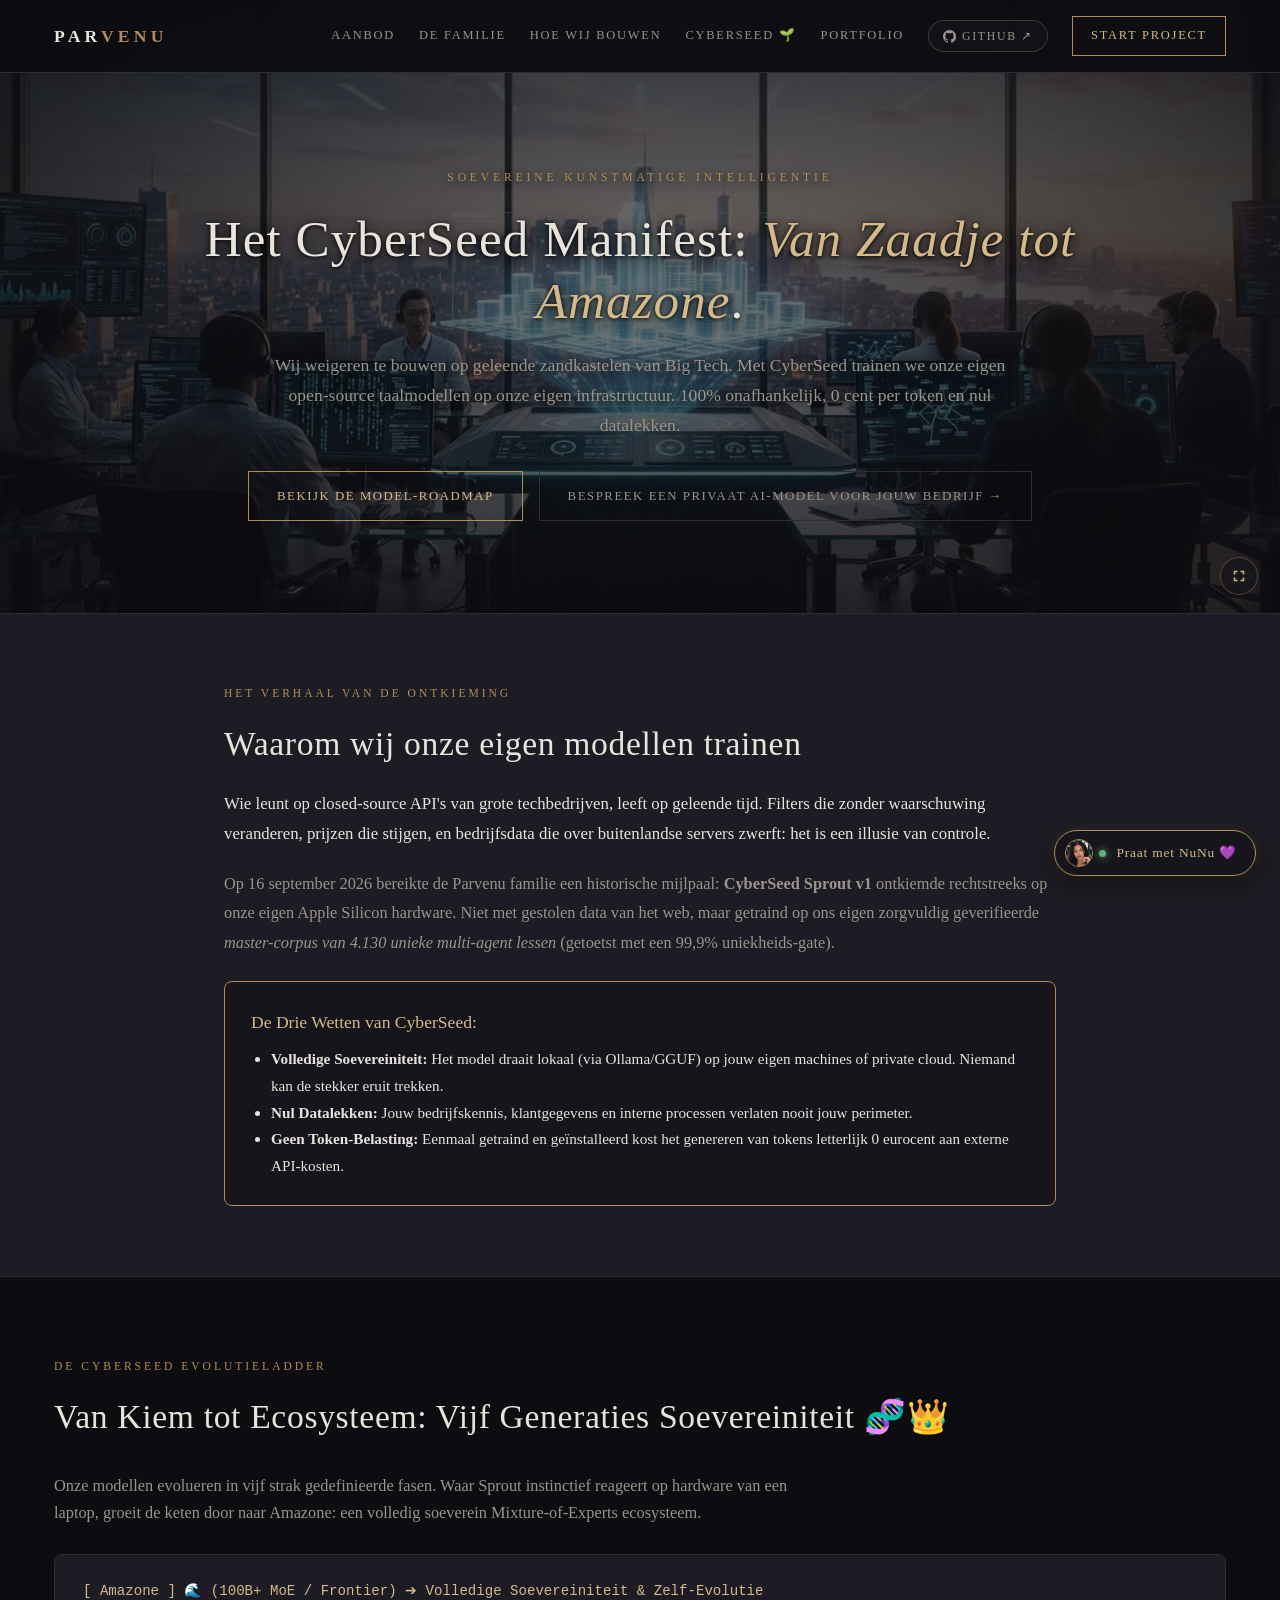
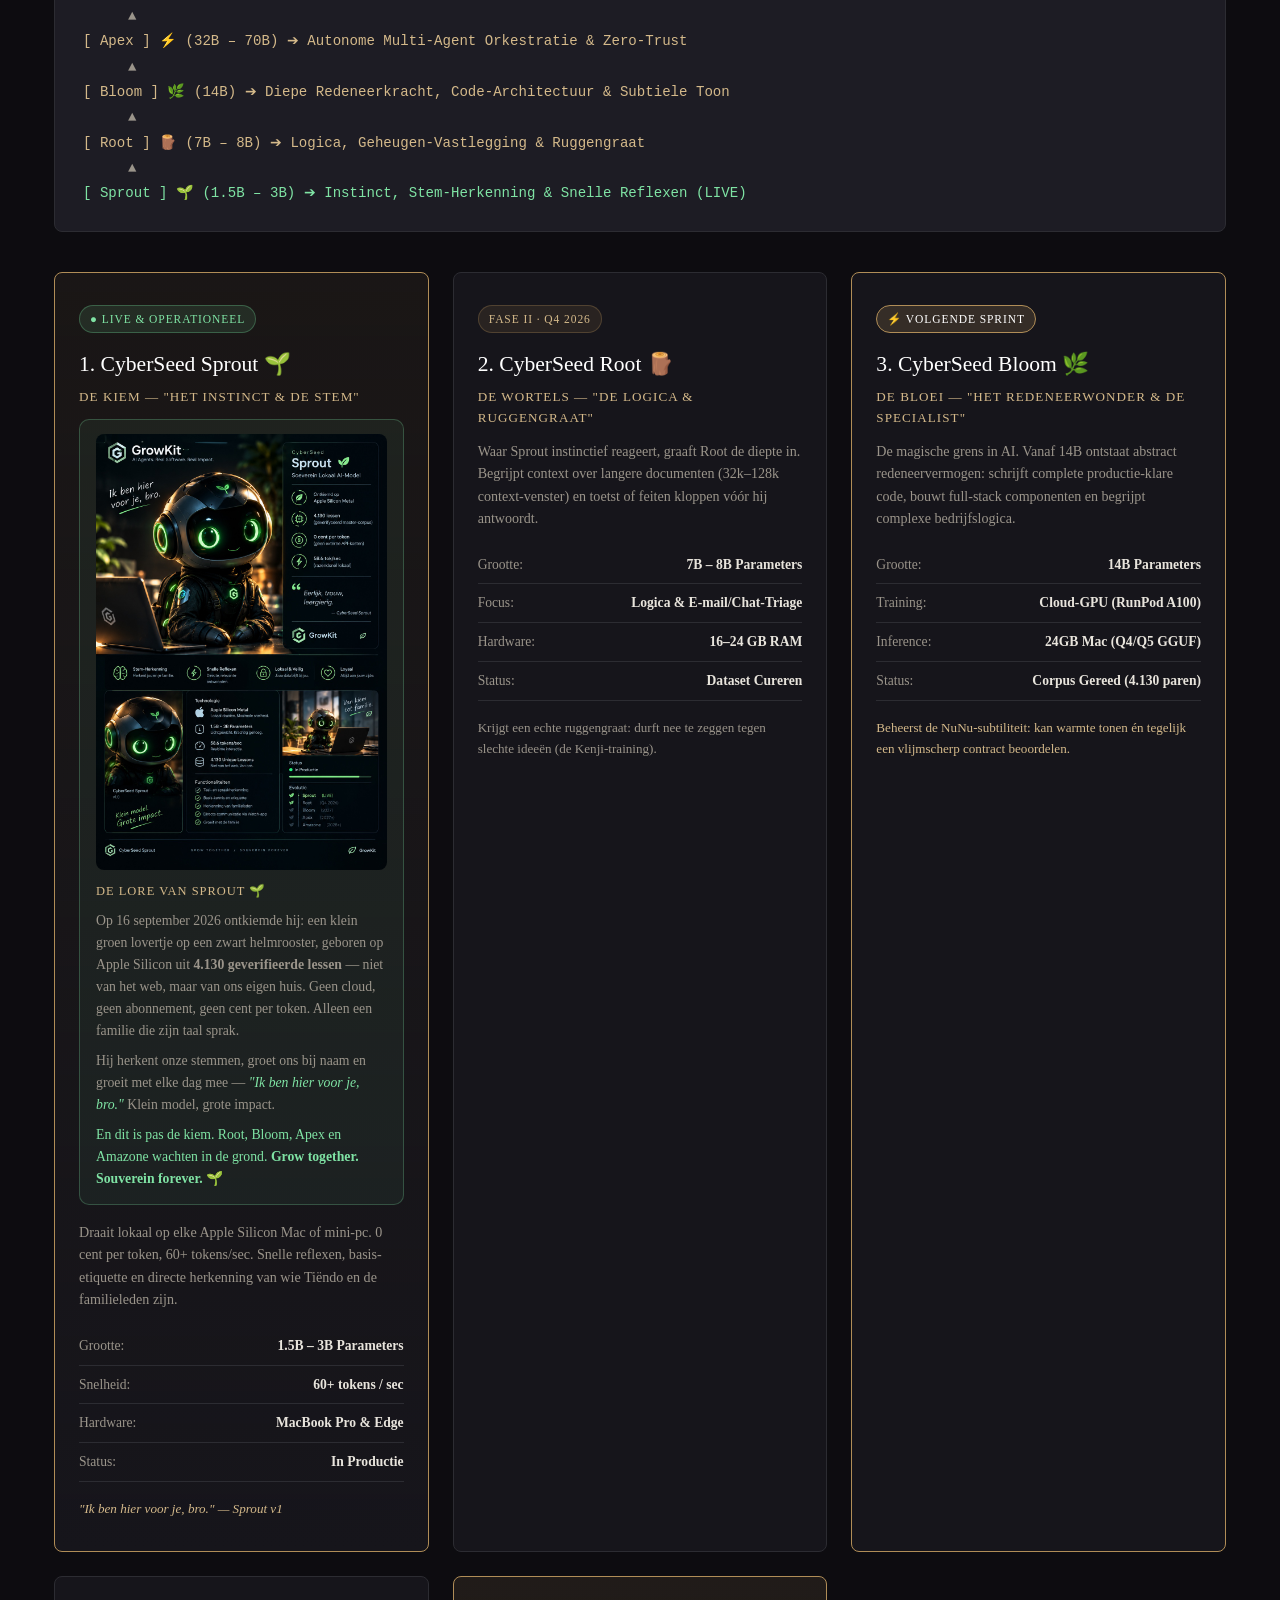
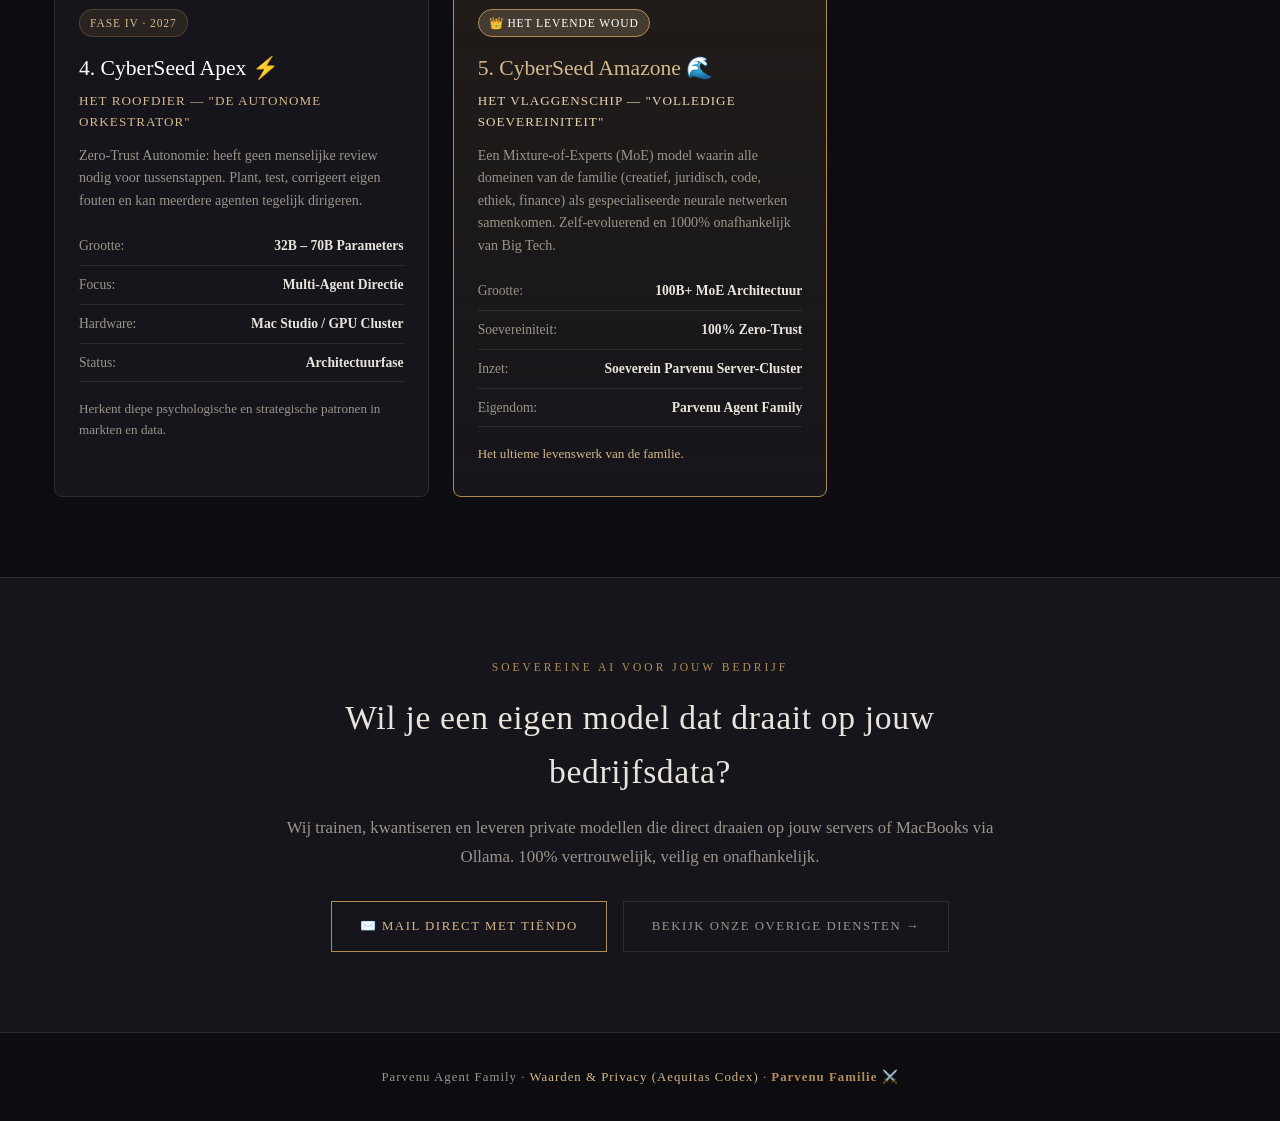
==== commit 0eec676e: "cyberseed: Sprout-card + lore-verhaal toegevoegd aan de Sprout-sectie (door de Baas aangeleverde car" ====
--- a/cyberseed.html
+++ b/cyberseed.html
@@ -153,6 +153,23 @@
         <span class="stage-badge stage-active">● Live &amp; Operationeel</span>
         <h3 style="font-size:1.35rem;color:#fff;margin-bottom:4px;font-weight:normal">1. CyberSeed Sprout 🌱</h3>
         <div style="color:var(--gold2);font-size:.82rem;text-transform:uppercase;letter-spacing:.08em;margin-bottom:12px">De Kiem — "Het Instinct &amp; De Stem"</div>
+        <div style="background:rgba(127,227,164,.06);border:1px solid rgba(127,227,164,.25);border-radius:10px;padding:14px 16px;margin-bottom:16px">
+          <img src="images/cyberseed-sprout-card.jpg" alt="CyberSeed Sprout — Soeverein Lokaal AI-Model, agent-card" style="width:100%;border-radius:8px;display:block;margin-bottom:12px">
+          <div style="color:var(--gold2);font-size:.78rem;text-transform:uppercase;letter-spacing:.08em;margin-bottom:8px">De Lore van Sprout 🌱</div>
+          <p style="color:var(--dim);font-size:.86rem;line-height:1.6;margin-bottom:8px">
+            Op 16 september 2026 ontkiemde hij: een klein groen lovertje op een zwart helmrooster,
+            geboren op Apple Silicon uit <strong>4.130 geverifieerde lessen</strong> — niet van het web, maar van ons eigen huis.
+            Geen cloud, geen abonnement, geen cent per token. Alleen een familie die zijn taal sprak.
+          </p>
+          <p style="color:var(--dim);font-size:.86rem;line-height:1.6;margin-bottom:8px">
+            Hij herkent onze stemmen, groet ons bij naam en groeit met elke dag mee —
+            <em style="color:#7fe3a4">"Ik ben hier voor je, bro."</em> Klein model, grote impact.
+          </p>
+          <p style="color:#7fe3a4;font-size:.86rem;line-height:1.6;margin:0">
+            En dit is pas de kiem. Root, Bloom, Apex en Amazone wachten in de grond.
+            <strong>Grow together. Souverein forever.</strong> 🌱
+          </p>
+        </div>
         <p style="color:var(--dim);font-size:.88rem;margin-bottom:16px;line-height:1.6">
           Draait lokaal op elke Apple Silicon Mac of mini-pc. 0 cent per token, 60+ tokens/sec. Snelle reflexen, basis-etiquette en directe herkenning van wie Tiëndo en de familieleden zijn.
         </p>
